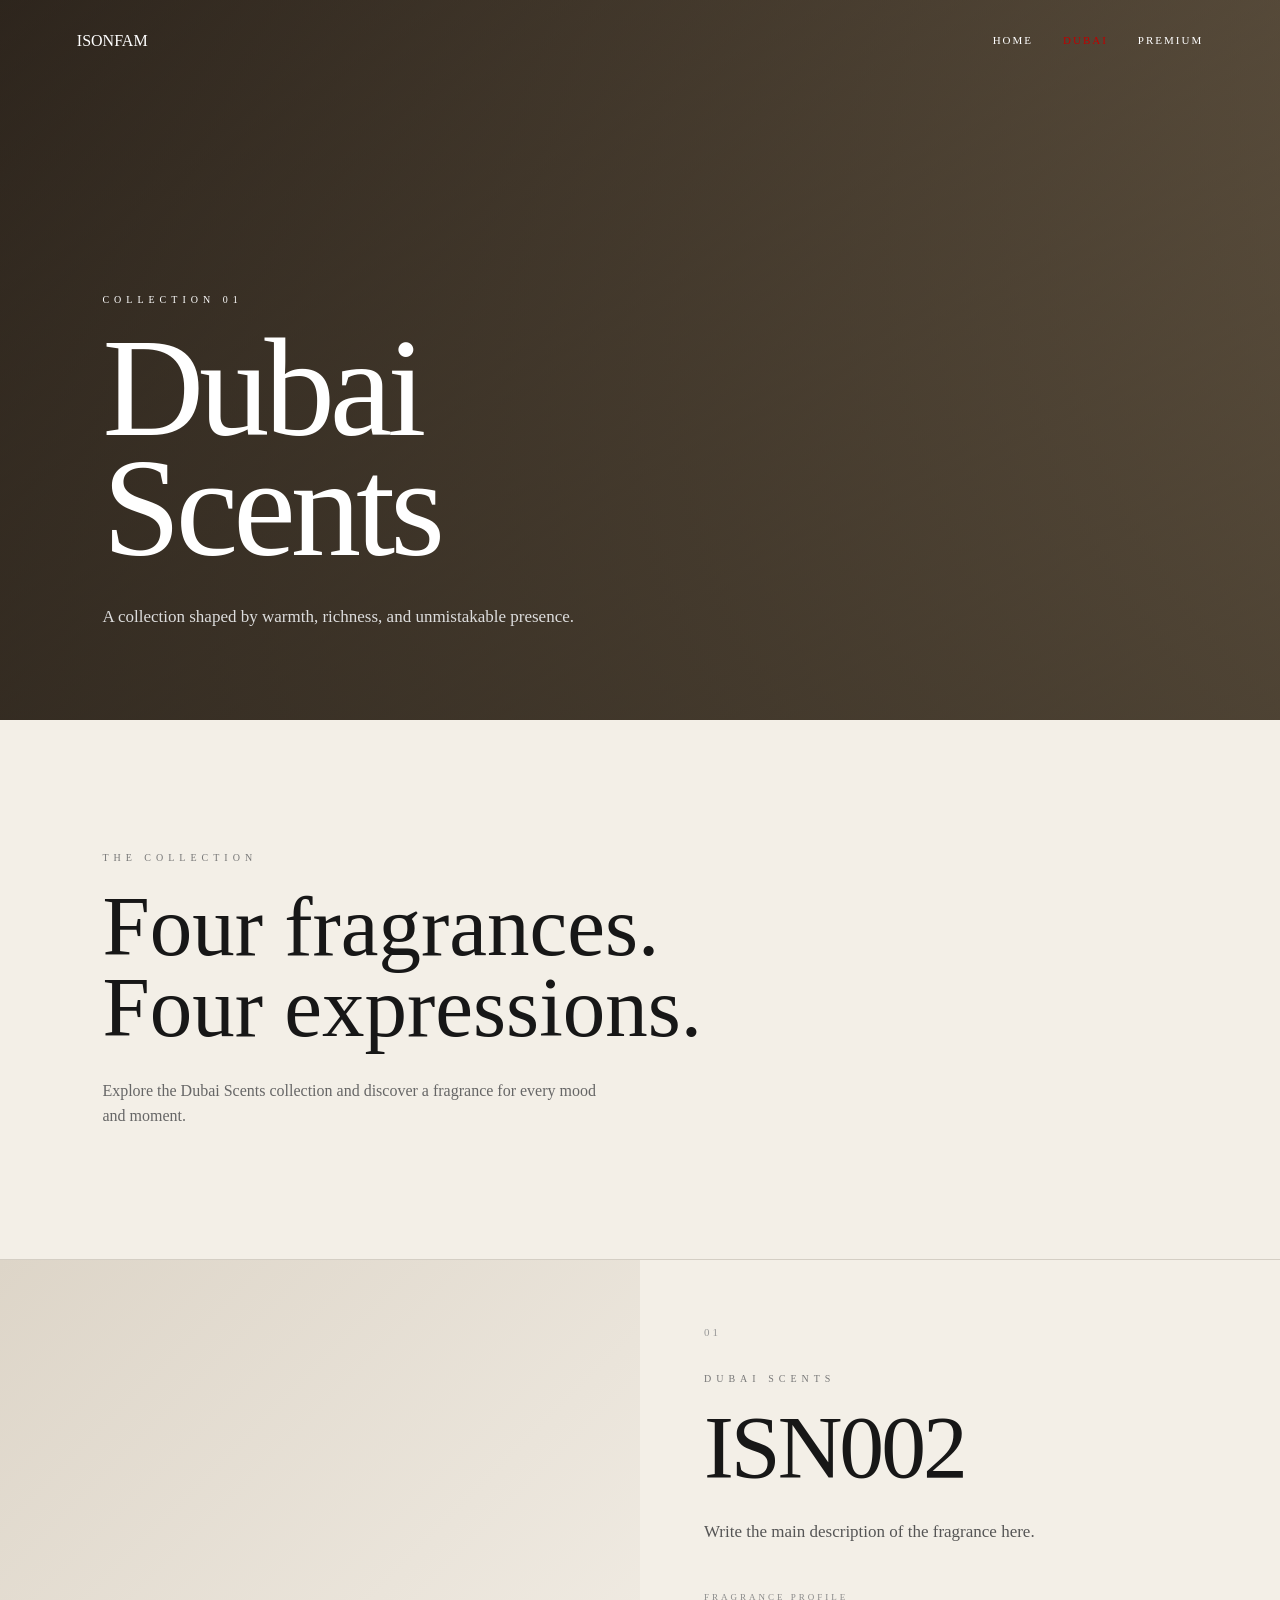
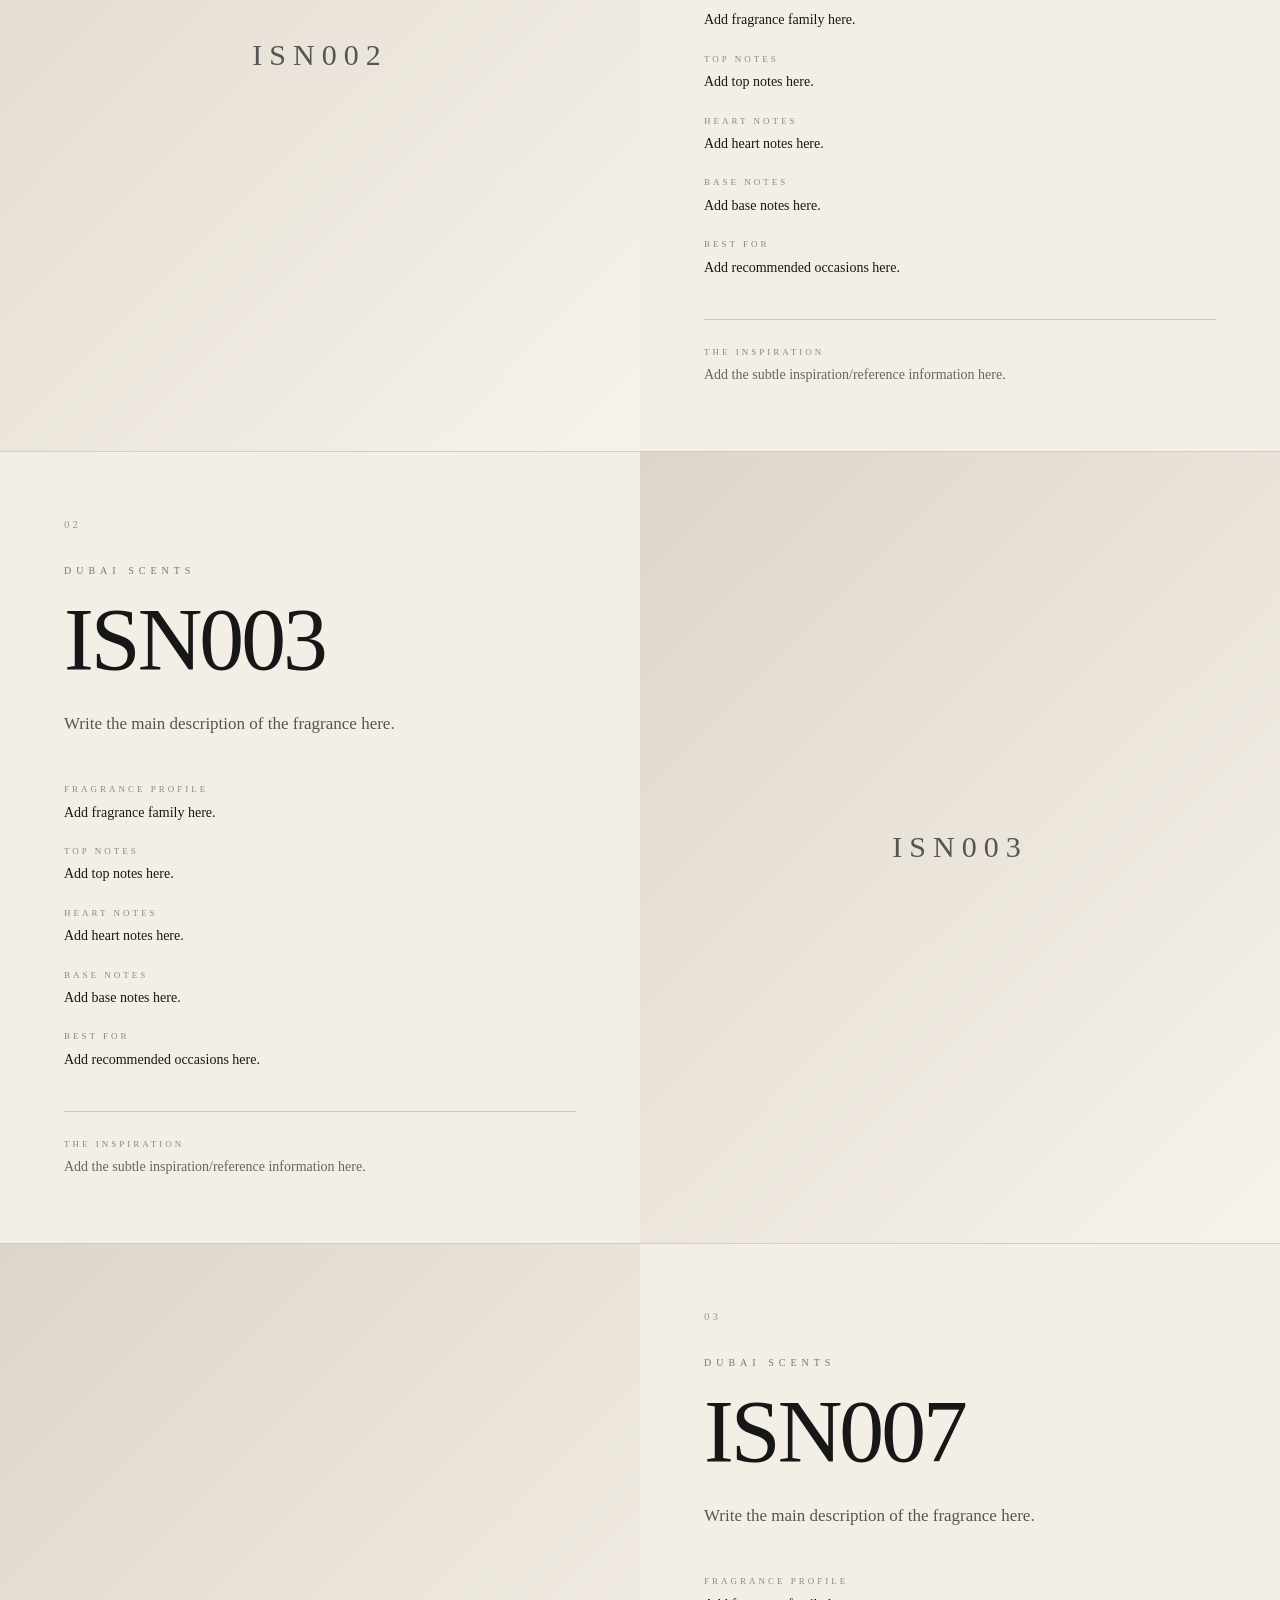
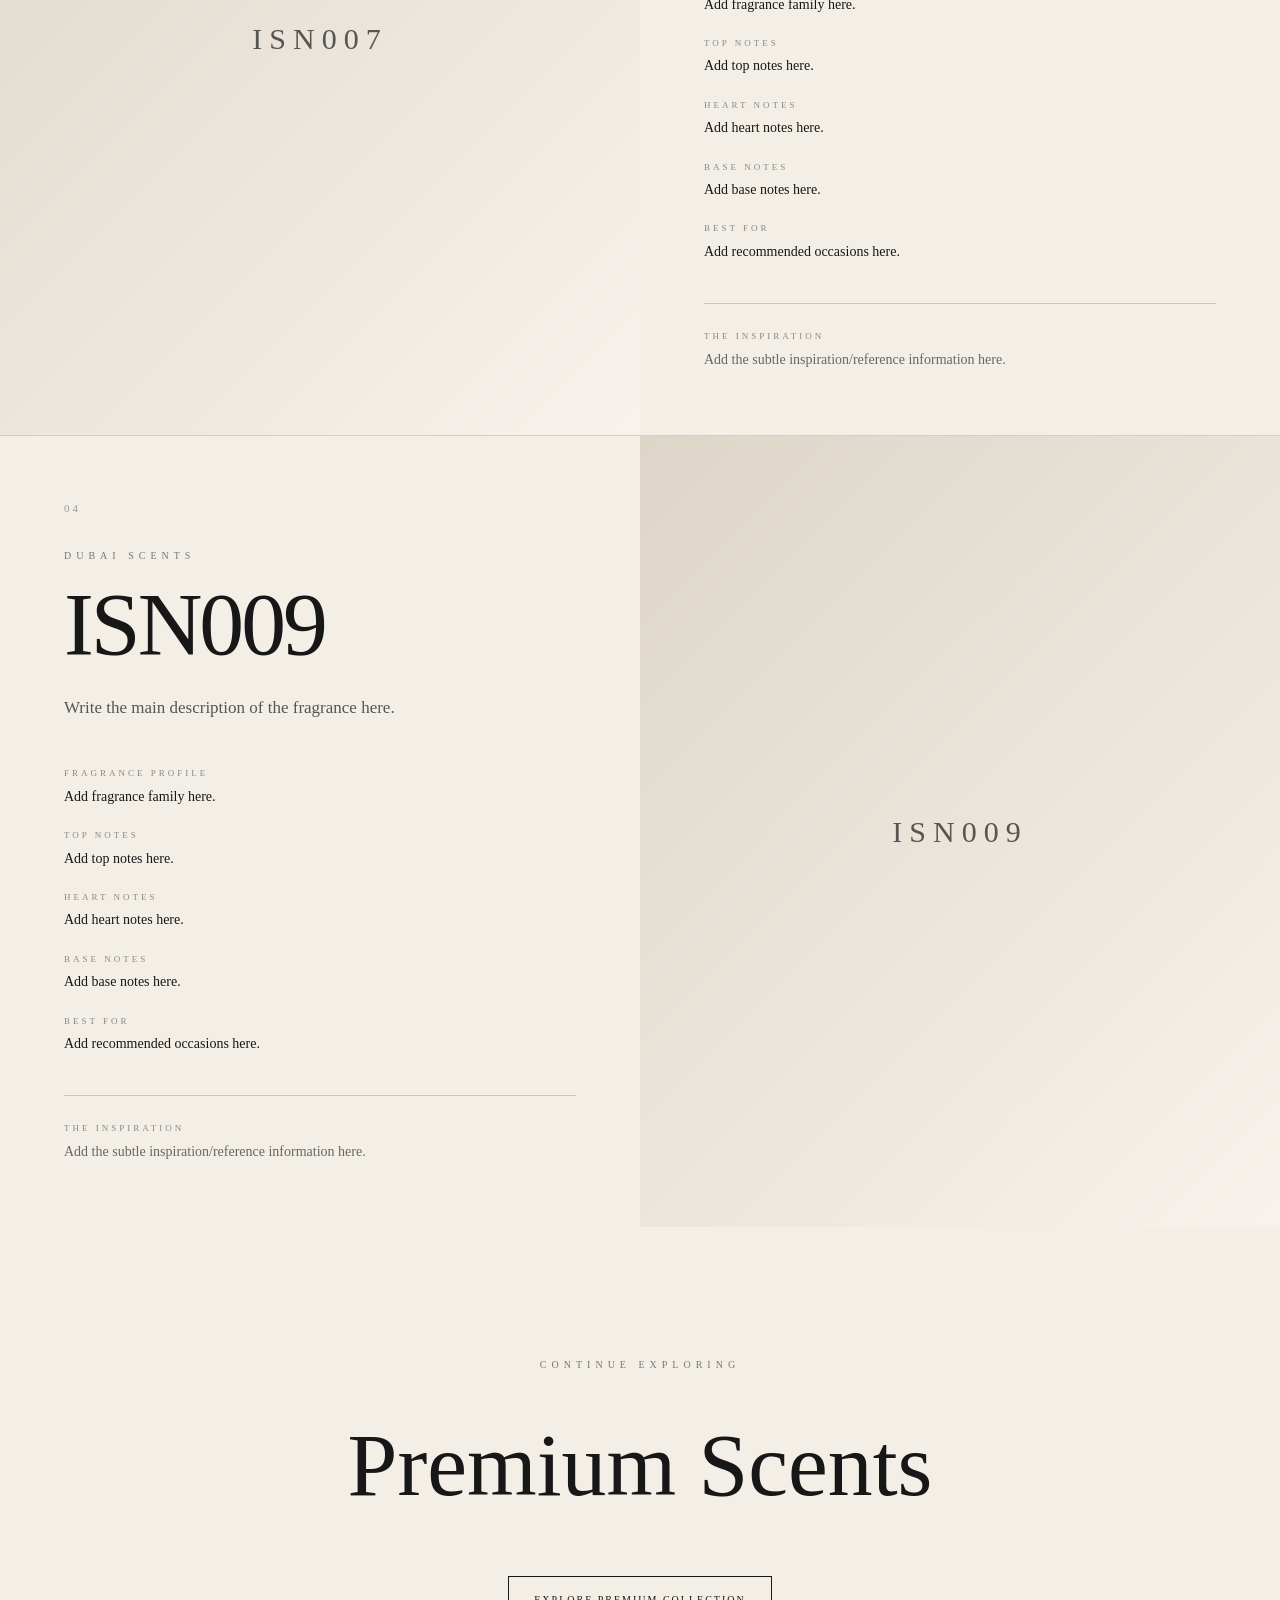
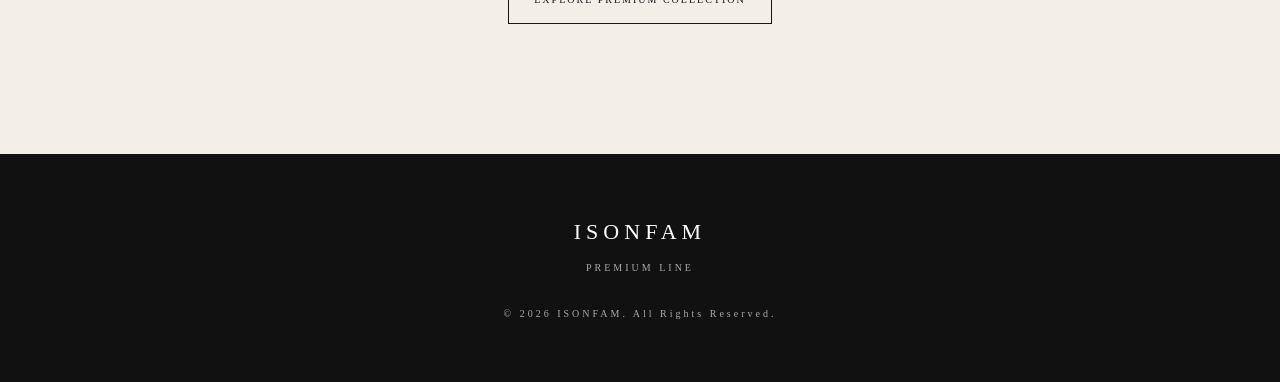
==== dubai.html @ eca02f9d "Update dubai.html" ====
<!DOCTYPE html>
<html lang="en">

<head>

    <meta charset="UTF-8">

    <meta name="viewport"
          content="width=device-width, initial-scale=1.0">

    <meta name="description"
          content="Explore the ISONFAM Dubai Collection.">

    <title>Dubai Scents | ISONFAM</title>

    <link rel="stylesheet" href="style.css">

</head>


<body data-collection="dubai">


<!-- NAVIGATION -->

<header class="navbar inner-navbar">

    <a href="index.html" class="logo dark-logo">
        ISONFAM
    </a>

<nav>

    <a href="index.html">
        Home
    </a>

    <a href="dubai.html" class="active">
        Dubai
    </a>

    <a href="premium.html">
        Premium
    </a>

</nav>

</header>



<!-- COLLECTION HERO -->

<section class="collection-hero dubai-hero">

    <div>

        <p class="eyebrow">
            COLLECTION 01
        </p>

        <h1>
            Dubai<br>
            Scents
        </h1>

        <p>

            A collection shaped by warmth,
            richness, and unmistakable presence.

        </p>

    </div>

</section>



<!-- COLLECTION INTRO -->

<section class="collection-intro">

    <p class="eyebrow dark">
        THE COLLECTION
    </p>

    <h2>
        Four fragrances.<br>
        Four expressions.
    </h2>

    <p>

        Explore the Dubai Scents collection
        and discover a fragrance for every
        mood and moment.

    </p>

</section>



<!-- SCENTS WILL BE AUTOMATICALLY
     INSERTED HERE BY JAVASCRIPT -->

<main id="scent-container"></main>



<!-- OTHER COLLECTION -->

<section class="next-collection">

    <p class="eyebrow dark">
        CONTINUE EXPLORING
    </p>

    <h2>
        Premium Scents
    </h2>

    <a href="premium.html"
       class="button button-dark">

        EXPLORE PREMIUM COLLECTION

    </a>

</section>



<footer>

    <div class="footer-logo">
        ISONFAM
    </div>

    <p>
        PREMIUM LINE
    </p>

    <p class="copyright">
        © 2026 ISONFAM. All Rights Reserved.
    </p>

</footer>


<script src="script.js"></script>

</body>
</html>
---- style.css ----
/* ==========================================
   ISONFAM PREMIUM SCENTS
========================================== */


/* RESET */

* {
    margin: 0;
    padding: 0;
    box-sizing: border-box;
}


html {
    scroll-behavior: smooth;
}


body {

    font-family:
        Times New Roman,
        Montserrat,
        sans-serif;

    background: #f3efe7;

    color: #171717;

    line-height: 1.6;

}


/* ==========================================
   NAVIGATION
========================================== */

.navbar {

    position: absolute;

    top: 0;
    left: 0;

    width: 100%;

    padding: 28px 6%;

    display: flex;

    justify-content: space-between;

    align-items: center;

    z-index: 100;

}


.logo {
    display: flex;
    align-items: center;
    gap: 10px;

    color: #ffffff;
    text-decoration: none;
}

.logo img {
    width: 32px;
    height: 32px;

    object-fit: contain;
    display: block;
}

.logo span {
    font-size: 20px;
    font-weight: 700;
    letter-spacing: 4px;
}


.navbar nav {

    display: flex;

    gap: 30px;

}


.navbar nav a {
    color: #ffffff;

    text-decoration: none;

    font-size: 11px;

    letter-spacing: 2px;

    text-transform: uppercase;

    transition:
        color 0.3s ease,
        opacity 0.3s ease;
}

.navbar nav a:hover {
    color: #bf0000;
    opacity: 1;
}


.navbar nav a:hover {

    opacity: .5;

}

.navbar nav a.active {
    color: #bf0000;
}


.dark-logo {

    color: #ffffff;

}


.dark-link {

    color: #ffffff;

}


/* ==========================================
   GENERAL
========================================== */

.eyebrow {

    font-size: 10px;

    letter-spacing: 5px;

    text-transform: uppercase;

    margin-bottom: 20px;

}


.eyebrow.dark {

    color: #777;

}


.button {

    display: inline-block;

    padding: 15px 25px;

    text-decoration: none;

    font-size: 10px;

    letter-spacing: 2px;

    transition: all .3s ease;

}


.button-light {

    border: 1px solid #ffffff;

    color: #ffffff;

}


.button-light:hover {

    background: #ffffff;

    color: #171717;

}


.button-outline {

    border: 1px solid rgba(255,255,255,.5);

    color: #ffffff;

}


.button-outline:hover {

    background: rgba(255,255,255,.1);

}


.button-dark {

    border: 1px solid #171717;

    color: #171717;

}


.button-dark:hover {

    background: #171717;

    color: #ffffff;

}


/* ==========================================
   HOMEPAGE HERO
========================================== */

.hero {

    min-height: 100vh;

    display: flex;

    align-items: center;

    padding: 120px 8%;

    color: #ffffff;

    background:

        linear-gradient(
            rgba(15,15,15,.65),
            rgba(15,15,15,.65)
        ),

        linear-gradient(
            135deg,
            #24211d,
            #827968
        );

}


.hero-content {

    max-width: 700px;

}


.hero h1 {

    font-size:
        clamp(60px, 10vw, 130px);

    line-height: .88;

    font-weight: 400;

    letter-spacing: -4px;

    margin-bottom: 35px;

}


.hero-description {

    max-width: 450px;

    font-size: 16px;

    color: #dddddd;

    margin-bottom: 35px;

}


.hero-buttons {

    display: flex;

    gap: 12px;

    flex-wrap: wrap;

}


/* ==========================================
   HOMEPAGE INTRO
========================================== */

.home-intro {

    padding: 140px 8%;

    max-width: 900px;

}


.home-intro h2 {

    font-size:
        clamp(45px, 7vw, 85px);

    font-weight: 400;

    line-height: .95;

    margin-bottom: 30px;

}


.home-intro > p:last-child {

    max-width: 550px;

    color: #666;

}


/* ==========================================
   COLLECTION PREVIEW
========================================== */

.collection-preview {

    display: grid;

    grid-template-columns: 1fr 1fr;

    min-height: 650px;

}


.collection-preview.reverse {

    direction: rtl;

}


.collection-preview.reverse
.preview-content {

    direction: ltr;

}


.preview-image {

    display: flex;

    align-items: center;

    justify-content: center;

    background:
        linear-gradient(
            135deg,
            #d8d0c3,
            #f3eee5
        );

}


.preview-image span {

    font-size: 30px;

    letter-spacing: 10px;

    color: #555;

}


.preview-content {

    padding: 12%;

    display: flex;

    flex-direction: column;

    justify-content: center;

}


.preview-content h2 {

    font-size:
        clamp(45px, 6vw, 75px);

    font-weight: 400;

    line-height: 1;

    margin-bottom: 25px;

}


.preview-content > p:not(.eyebrow) {

    max-width: 450px;

    color: #666;

    margin-bottom: 30px;

}


.text-link {

    color: #171717;

    text-decoration: none;

    font-size: 11px;

    letter-spacing: 2px;

}


.text-link span {

    margin-left: 10px;

}


/* ==========================================
   BRAND STATEMENT
========================================== */

.brand-statement {

    background: #171717;

    color: #ffffff;

    padding: 150px 8%;

}


.brand-statement h2 {

    max-width: 850px;

    font-size:
        clamp(50px, 8vw, 100px);

    line-height: .9;

    font-weight: 400;

    margin-bottom: 30px;

}


.brand-statement p:last-child {

    color: #aaa;

    font-size: 17px;

}


/* ==========================================
   COLLECTION HERO
========================================== */

.collection-hero {

    min-height: 80vh;

    display: flex;

    align-items: flex-end;

    padding: 120px 8% 90px;

    color: #ffffff;

}


.dubai-hero {

    background:
        linear-gradient(
            rgba(25,20,15,.45),
            rgba(25,20,15,.65)
        ),
        linear-gradient(
            135deg,
            #3e3328,
            #b09a78
        );

}


.premium-hero {

    background:
        linear-gradient(
            rgba(15,15,15,.5),
            rgba(15,15,15,.7)
        ),
        linear-gradient(
            135deg,
            #161616,
            #766f63
        );

}


.collection-hero h1 {

    font-size:
        clamp(65px, 11vw, 150px);

    line-height: .85;

    font-weight: 400;

    letter-spacing: -5px;

    margin-bottom: 35px;

}


.collection-hero p:last-child {

    max-width: 500px;

    font-size: 17px;

    color: #ddd;

}


/* ==========================================
   COLLECTION INTRO
========================================== */

.collection-intro {

    padding: 130px 8%;

    max-width: 900px;

}


.collection-intro h2 {

    font-size:
        clamp(45px, 7vw, 85px);

    line-height: .95;

    font-weight: 400;

    margin-bottom: 30px;

}


.collection-intro > p:last-child {

    max-width: 500px;

    color: #666;

}


/* ==========================================
   SCENT SECTIONS
========================================== */

.scent-section {

    display: grid;

    grid-template-columns: 1fr 1fr;

    min-height: 750px;

    border-top: 1px solid #d4cec4;

}


.scent-section:nth-child(even) {

    direction: rtl;

}


.scent-section:nth-child(even)
.scent-details {

    direction: ltr;

}


.scent-image {

    min-height: 650px;

    position: relative;

    overflow: hidden;

    display: flex;

    align-items: center;

    justify-content: center;

    background:
        linear-gradient(
            135deg,
            #ddd5c8,
            #f7f3ec
        );

}


.scent-image img {

    width: 100%;

    height: 100%;

    object-fit: cover;

    position: absolute;

    inset: 0;

}


.image-placeholder {

    font-size: 30px;

    letter-spacing: 7px;

    color: #555;

}


.scent-details {

    padding: 10%;

    display: flex;

    flex-direction: column;

    justify-content: center;

}


.scent-number {

    font-size: 11px;

    letter-spacing: 3px;

    color: #999;

    margin-bottom: 30px;

}


.scent-details h2 {

    font-size:
        clamp(55px, 7vw, 95px);

    line-height: .9;

    font-weight: 400;

    letter-spacing: -3px;

    margin-bottom: 30px;

}


.scent-description {

    max-width: 550px;

    font-size: 17px;

    color: #555;

    margin-bottom: 45px;

}


.scent-info {

    display: grid;

    gap: 20px;

    max-width: 550px;

}


.scent-info span,
.inspiration span {

    display: block;

    font-size: 9px;

    letter-spacing: 3px;

    color: #888;

    margin-bottom: 5px;

}


.scent-info p {

    font-size: 14px;

}


.inspiration {

    border-top: 1px solid #ccc5ba;

    margin-top: 40px;

    padding-top: 25px;

    max-width: 550px;

}


.inspiration p {

    font-size: 14px;

    color: #666;

}


/* ==========================================
   NEXT COLLECTION
========================================== */

.next-collection {

    padding: 130px 8%;

    text-align: center;

}


.next-collection h2 {

    font-size:
        clamp(50px, 7vw, 90px);

    font-weight: 400;

    margin-bottom: 40px;

}


/* ==========================================
   FOOTER
========================================== */

footer {

    background: #111;

    color: #ffffff;

    padding: 60px 7%;

    text-align: center;

}


.footer-logo {

    font-size: 22px;

    letter-spacing: 5px;

    margin-bottom: 10px;

}


footer > p {

    font-size: 10px;

    letter-spacing: 3px;

    color: #aaa;

}


.copyright {

    margin-top: 30px;

}


/* ==========================================
   TABLET
========================================== */

@media (max-width: 900px) {

    .collection-preview,
    .scent-section {

        grid-template-columns: 1fr;

    }


    .collection-preview.reverse {

        direction: ltr;

    }


    .scent-section:nth-child(even) {

        direction: ltr;

    }


    .scent-image {

        min-height: 550px;

    }

}


/* ==========================================
   MOBILE
========================================== */

@media (max-width: 600px) {

    .navbar {

        padding: 22px 5%;

    }


    .navbar nav {

        gap: 12px;

    }


    .navbar nav a {

        font-size: 8px;

        letter-spacing: 1px;

    }


    .logo img {
       width: 27px;
       height: 27px;
   }

   .logo span {
       font-size: 15px;
       letter-spacing: 3px;
   }


    .hero {

        padding: 110px 7% 80px;

    }


    .hero h1 {

        letter-spacing: -2px;

    }


    .hero-buttons {

        flex-direction: column;

        align-items: flex-start;

    }


    .home-intro,
    .collection-intro {

        padding: 90px 7%;

    }


    .collection-preview {

        min-height: auto;

    }


    .preview-image {

        min-height: 400px;

    }


    .preview-content {

        padding: 80px 7%;

    }


    .brand-statement {

        padding: 100px 7%;

    }


    .collection-hero {

        min-height: 75vh;

        padding: 110px 7% 70px;

    }


    .collection-hero h1 {

        letter-spacing: -3px;

    }


    .scent-image {

        min-height: 500px;

    }


    .scent-details {

        padding: 75px 7%;

    }


    .scent-details h2 {

        letter-spacing: -2px;

    }


    .next-collection {

        padding: 100px 7%;

    }

}
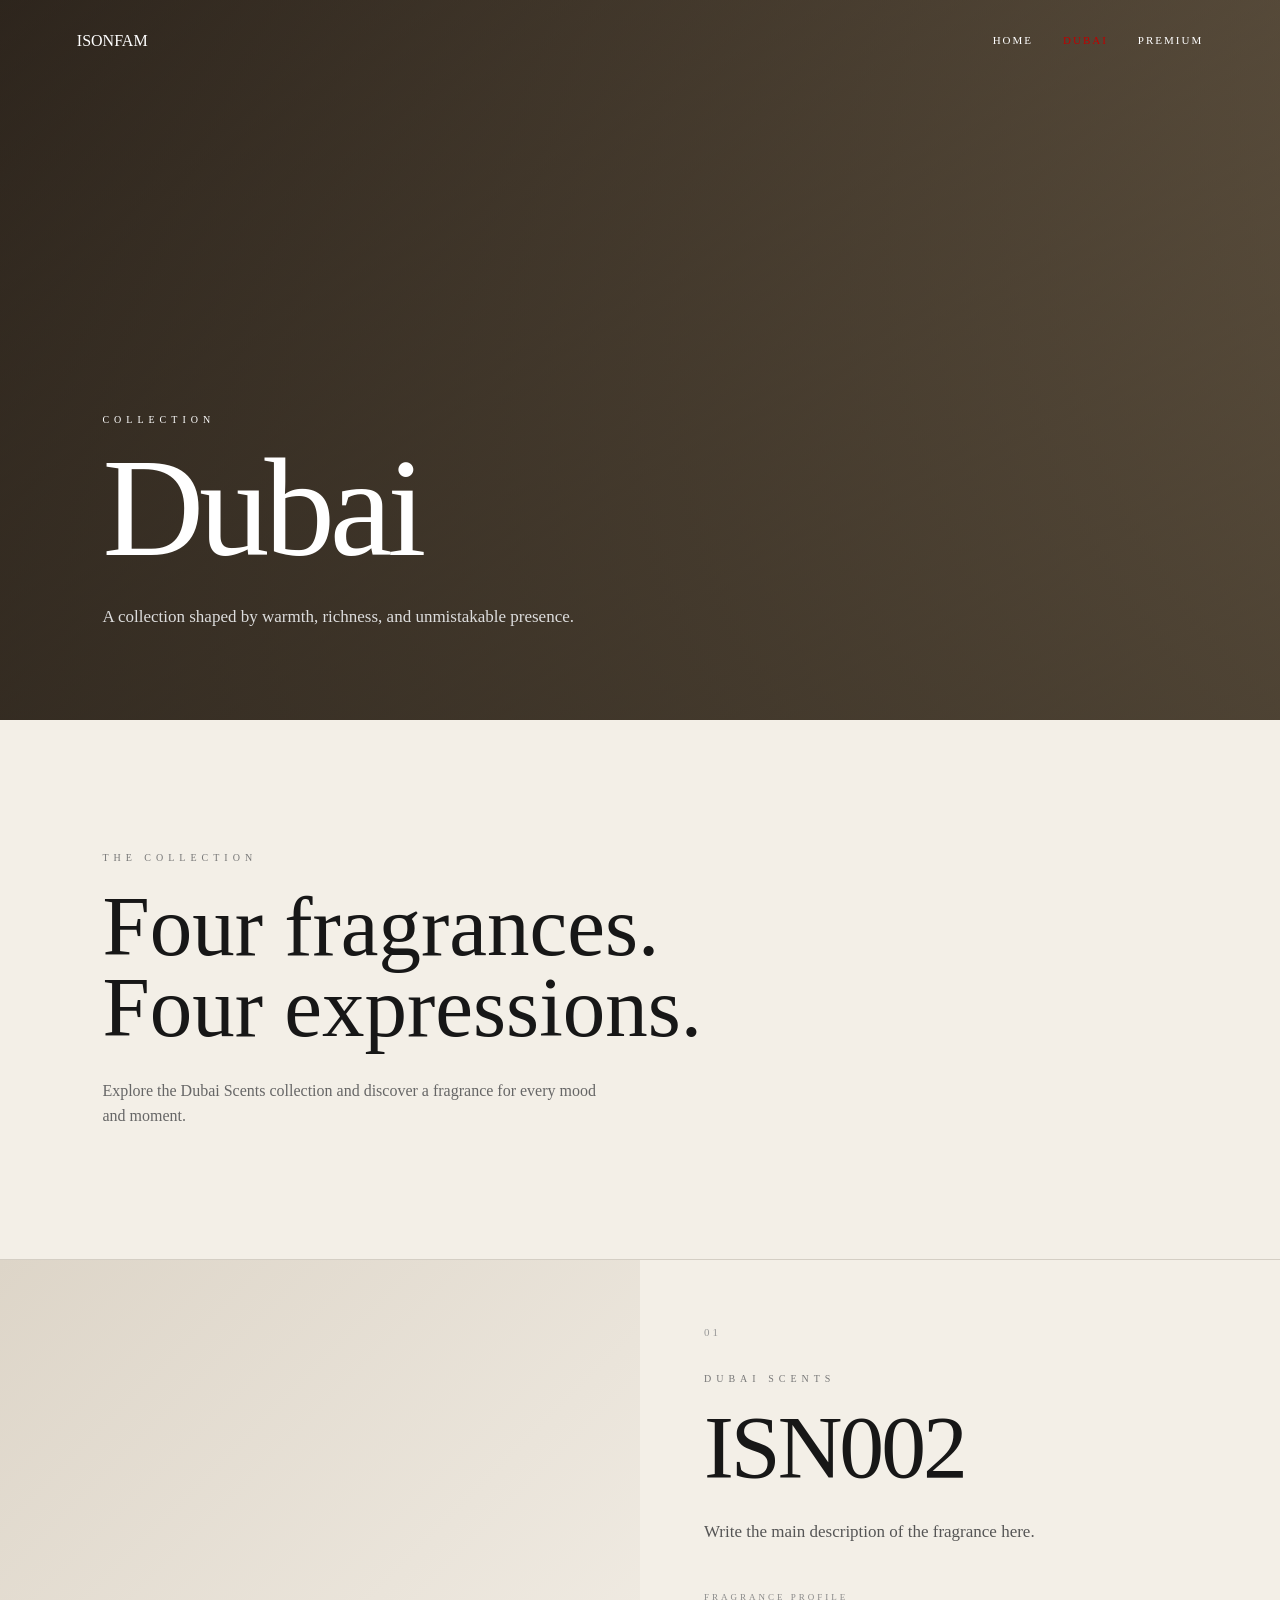
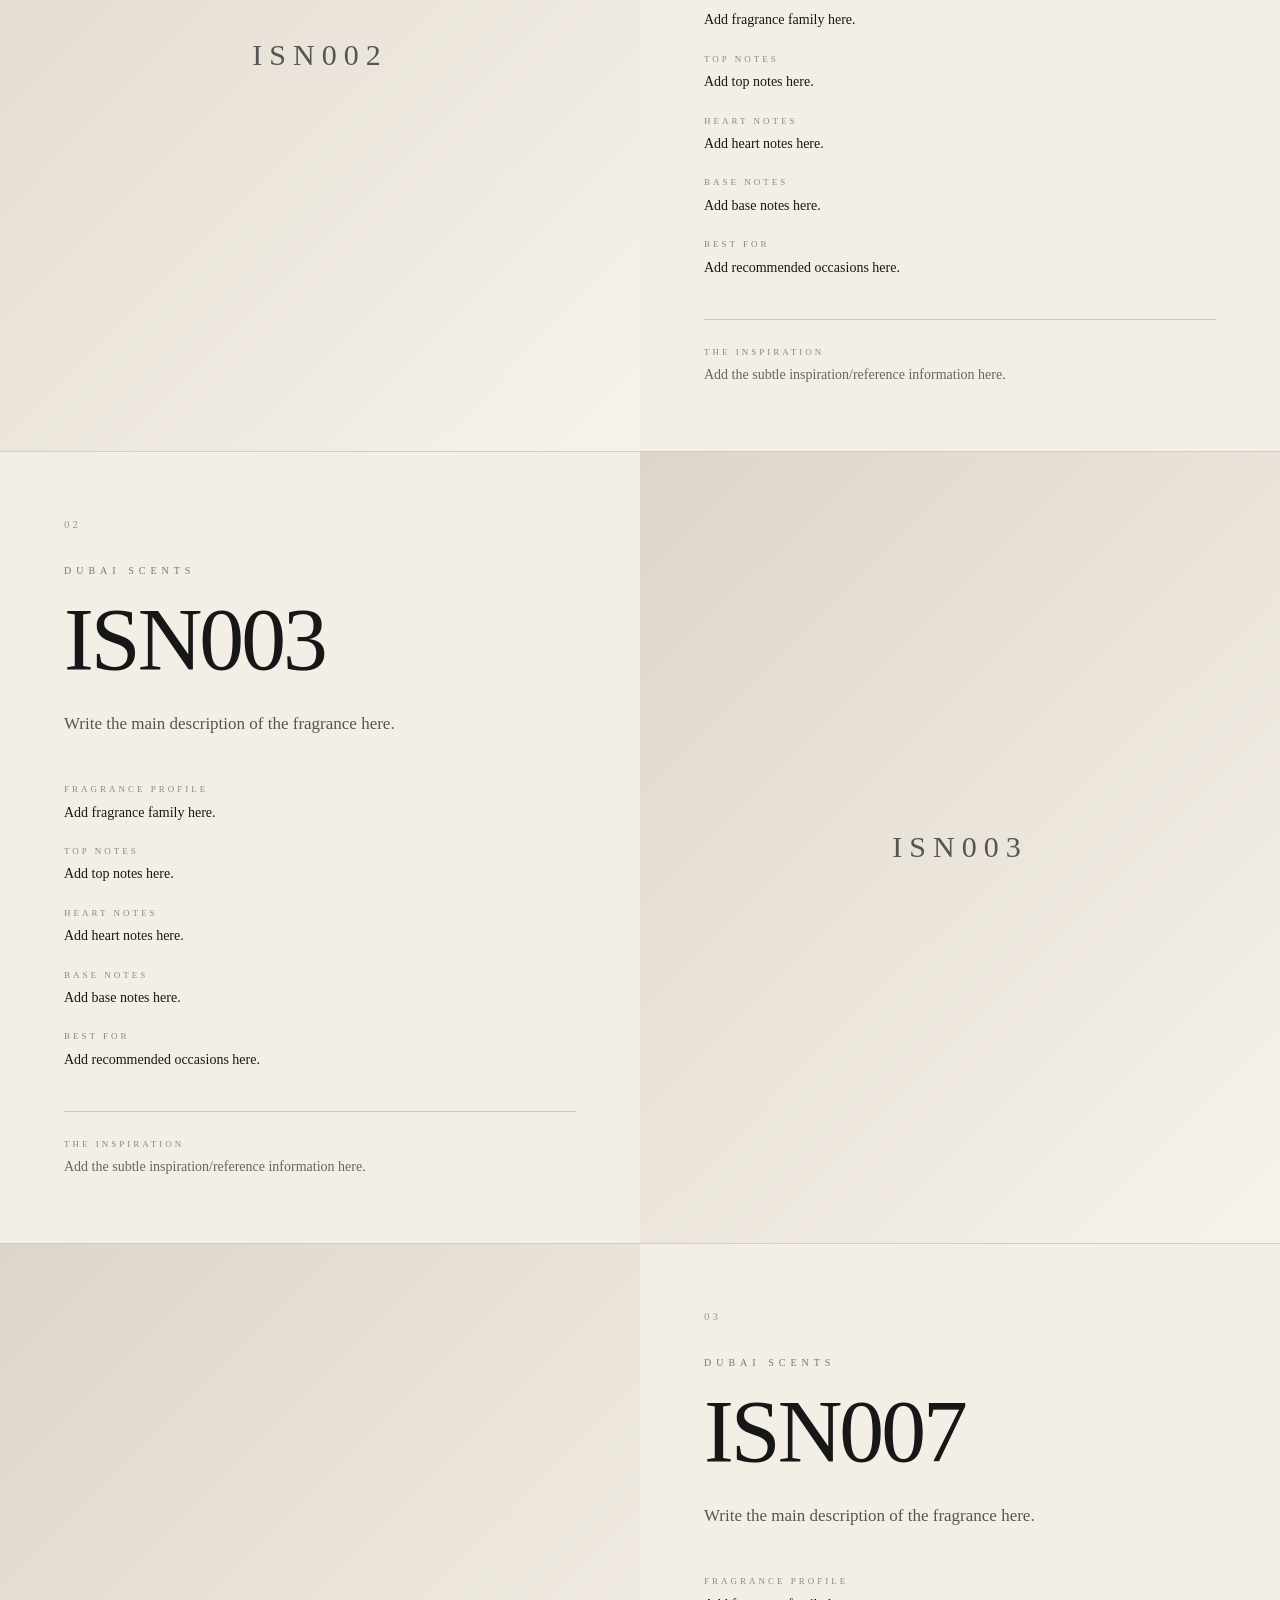
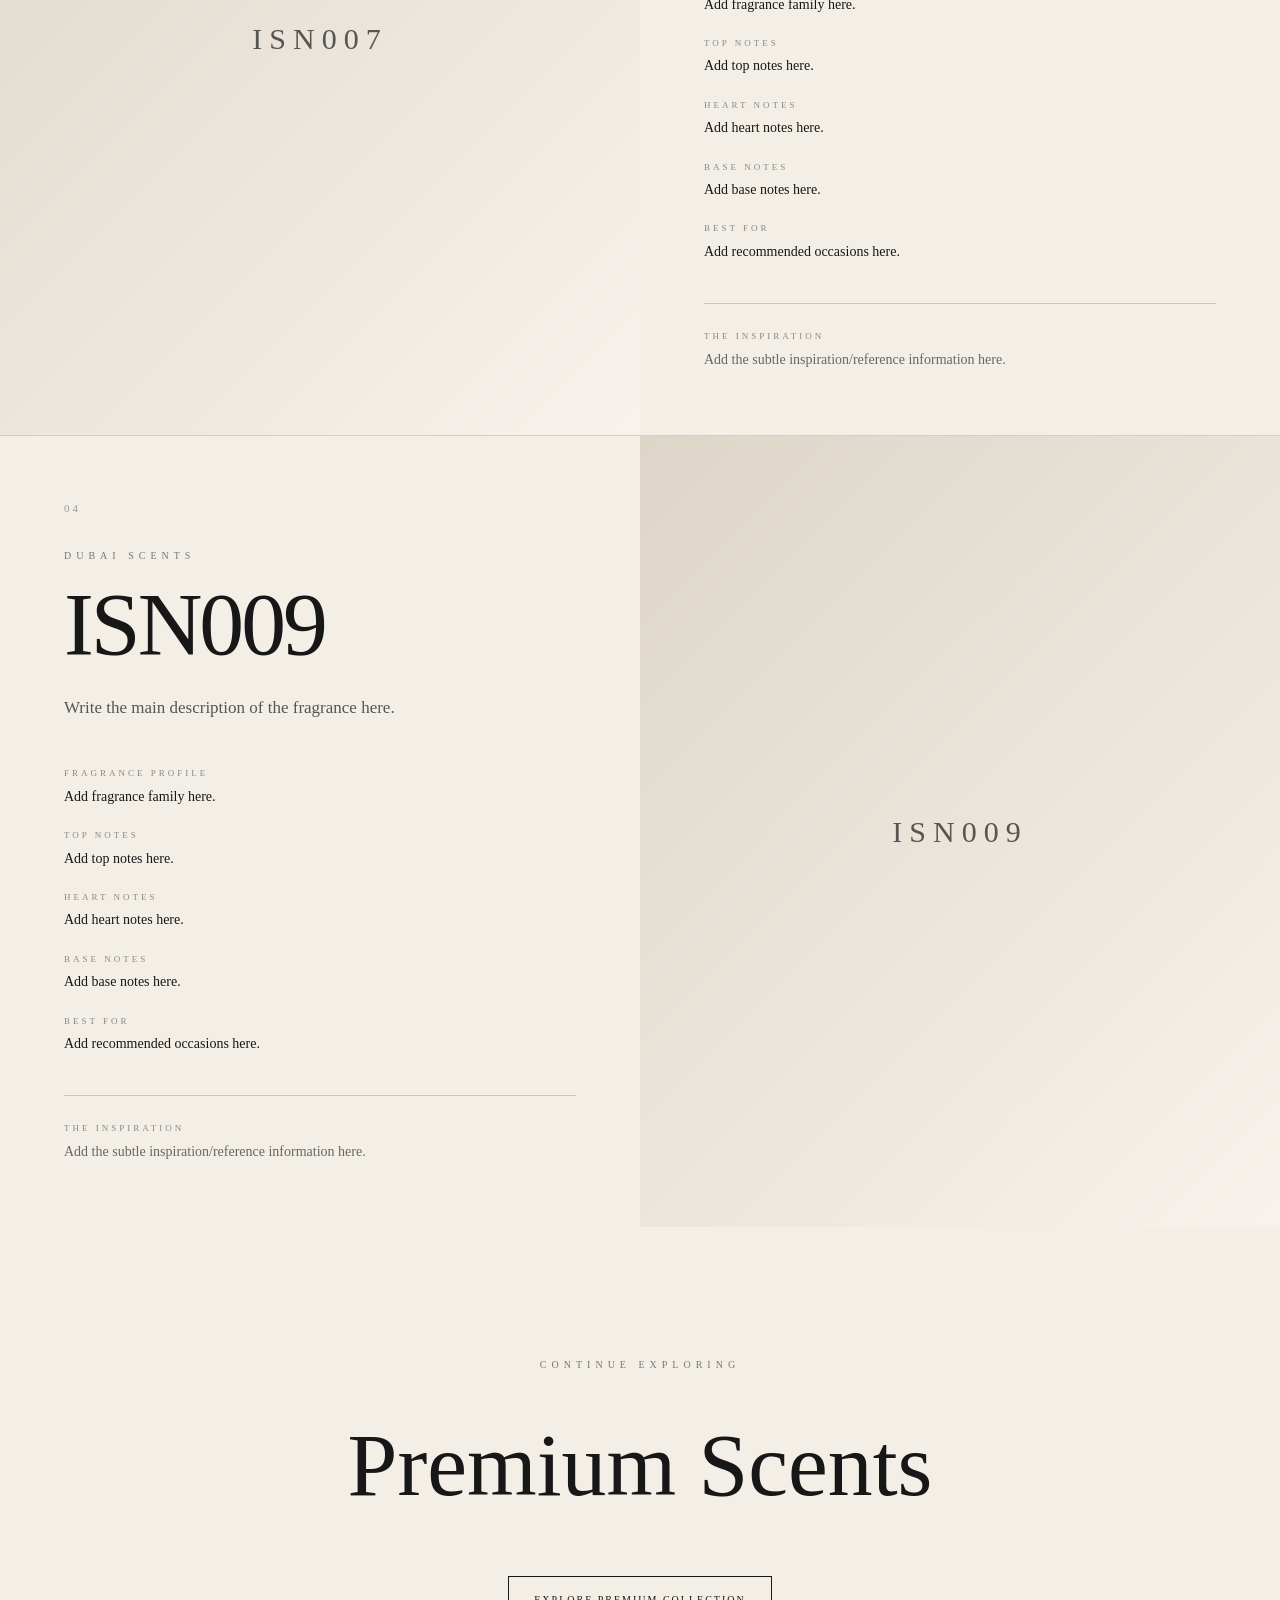
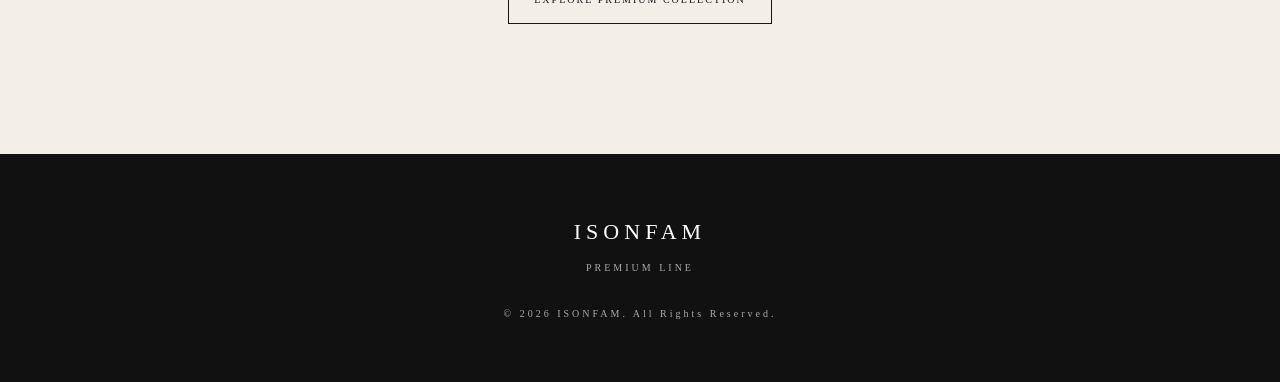
==== commit 27e49cbd: "Update dubai.html" ====
--- a/dubai.html
+++ b/dubai.html
@@ -56,12 +56,11 @@
     <div>
 
         <p class="eyebrow">
-            COLLECTION 01
+            COLLECTION
         </p>
 
         <h1>
             Dubai<br>
-            Scents
         </h1>
 
         <p>
--- a/style.css
+++ b/style.css
@@ -77,9 +77,13 @@
 }
 
 .logo span {
+    color: #ffffff;
+
     font-size: 20px;
     font-weight: 700;
     letter-spacing: 4px;
+
+    text-decoration: none;
 }
 
 
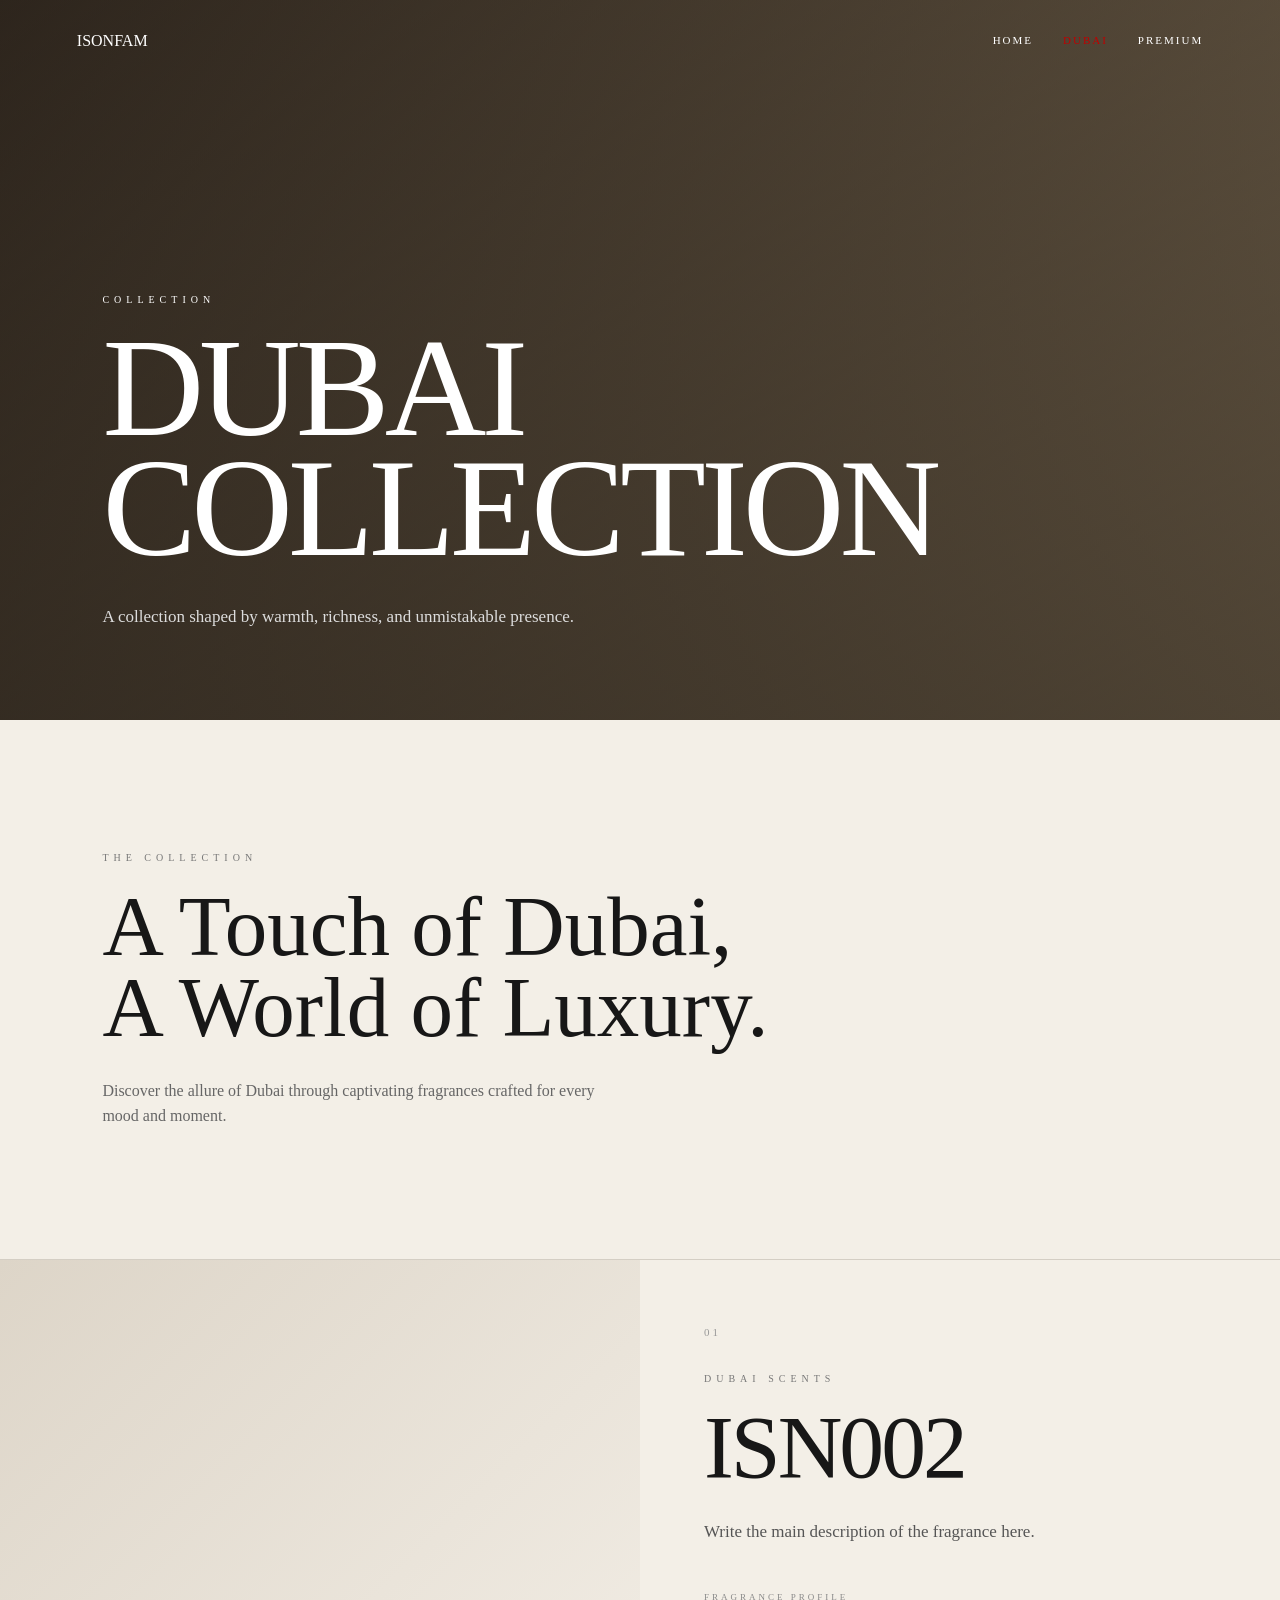
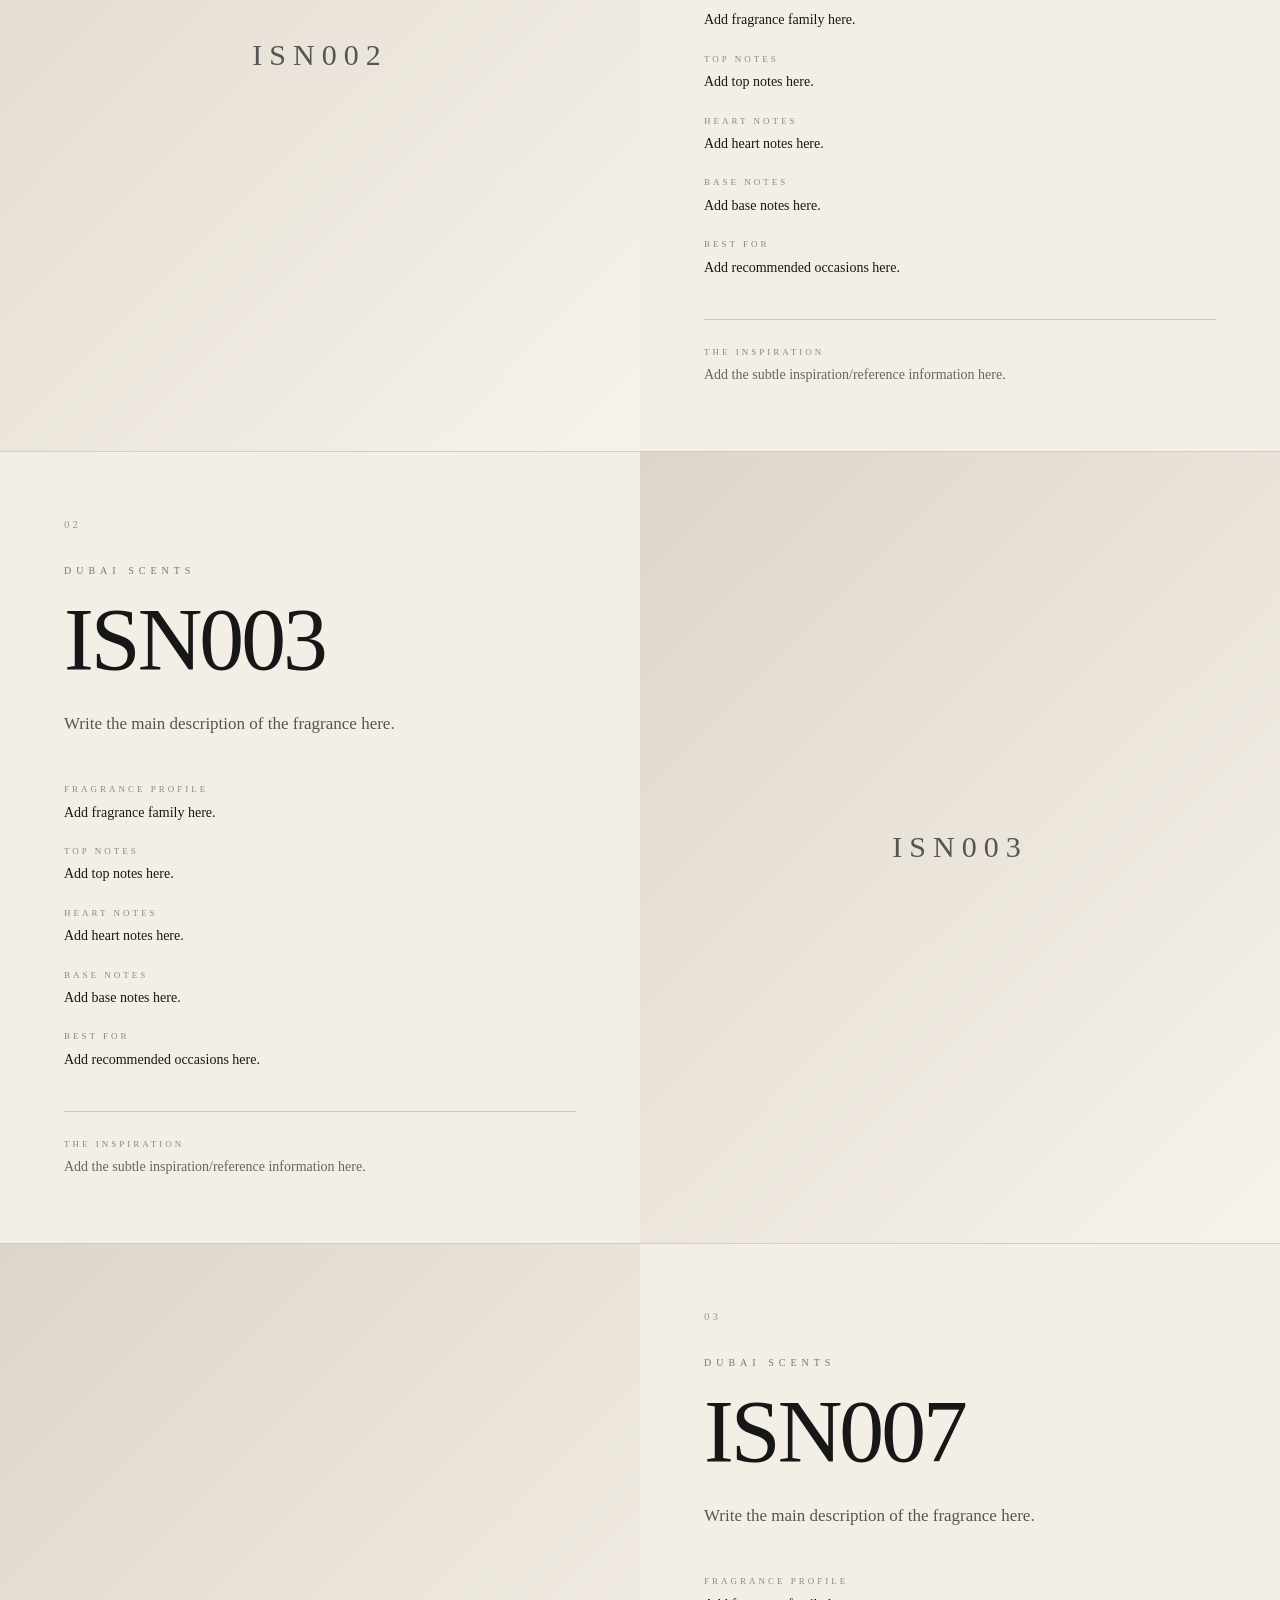
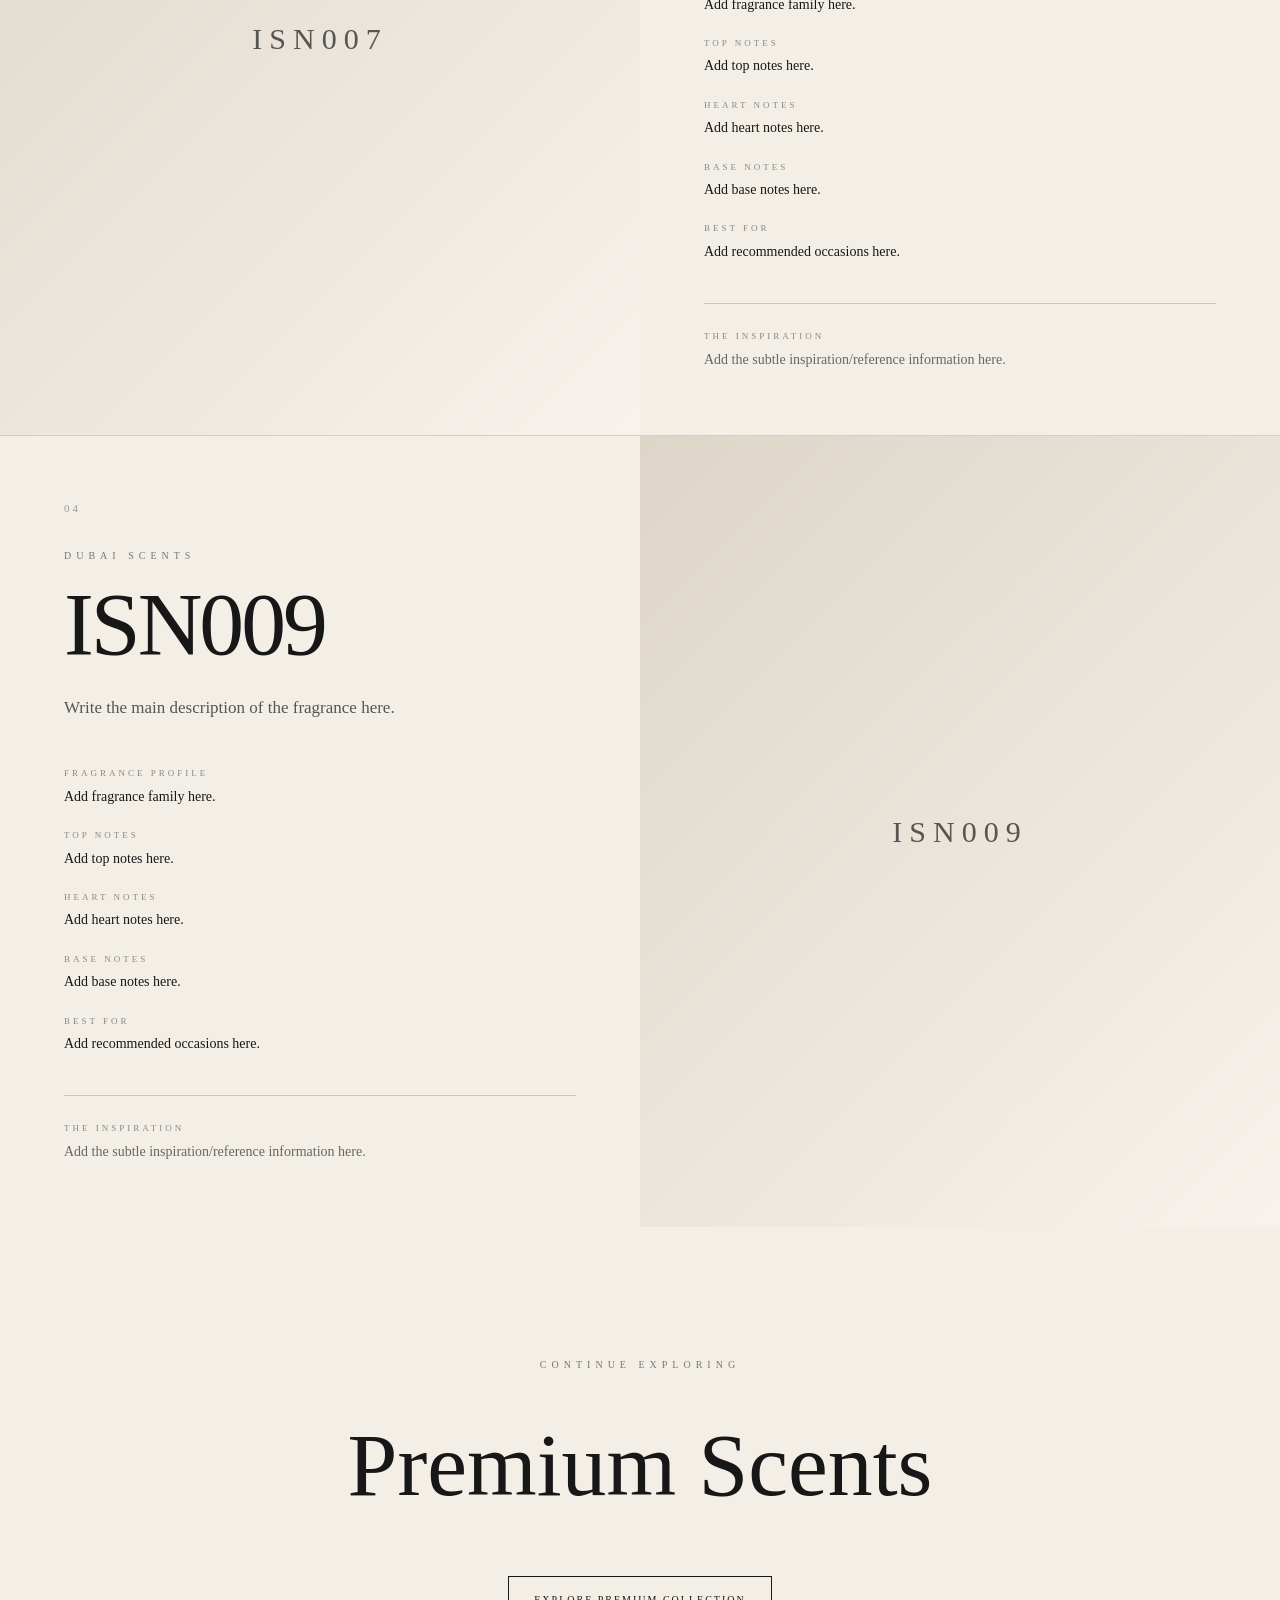
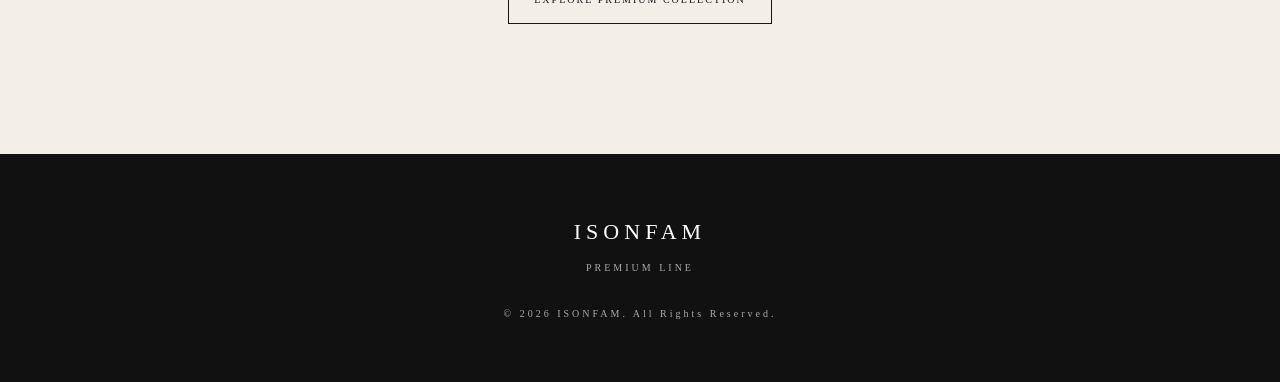
==== commit f6c616d2: "Update dubai.html" ====
--- a/dubai.html
+++ b/dubai.html
@@ -60,7 +60,8 @@
         </p>
 
         <h1>
-            Dubai<br>
+            DUBAI<br>
+            COLLECTION
         </h1>
 
         <p>
@@ -85,15 +86,15 @@
     </p>
 
     <h2>
-        Four fragrances.<br>
-        Four expressions.
+        A Touch of Dubai,<br>
+        A World of Luxury.
     </h2>
 
     <p>
 
-        Explore the Dubai Scents collection
-        and discover a fragrance for every
-        mood and moment.
+        Discover the allure of Dubai 
+        through captivating fragrances 
+        crafted for every mood and moment.
 
     </p>
 
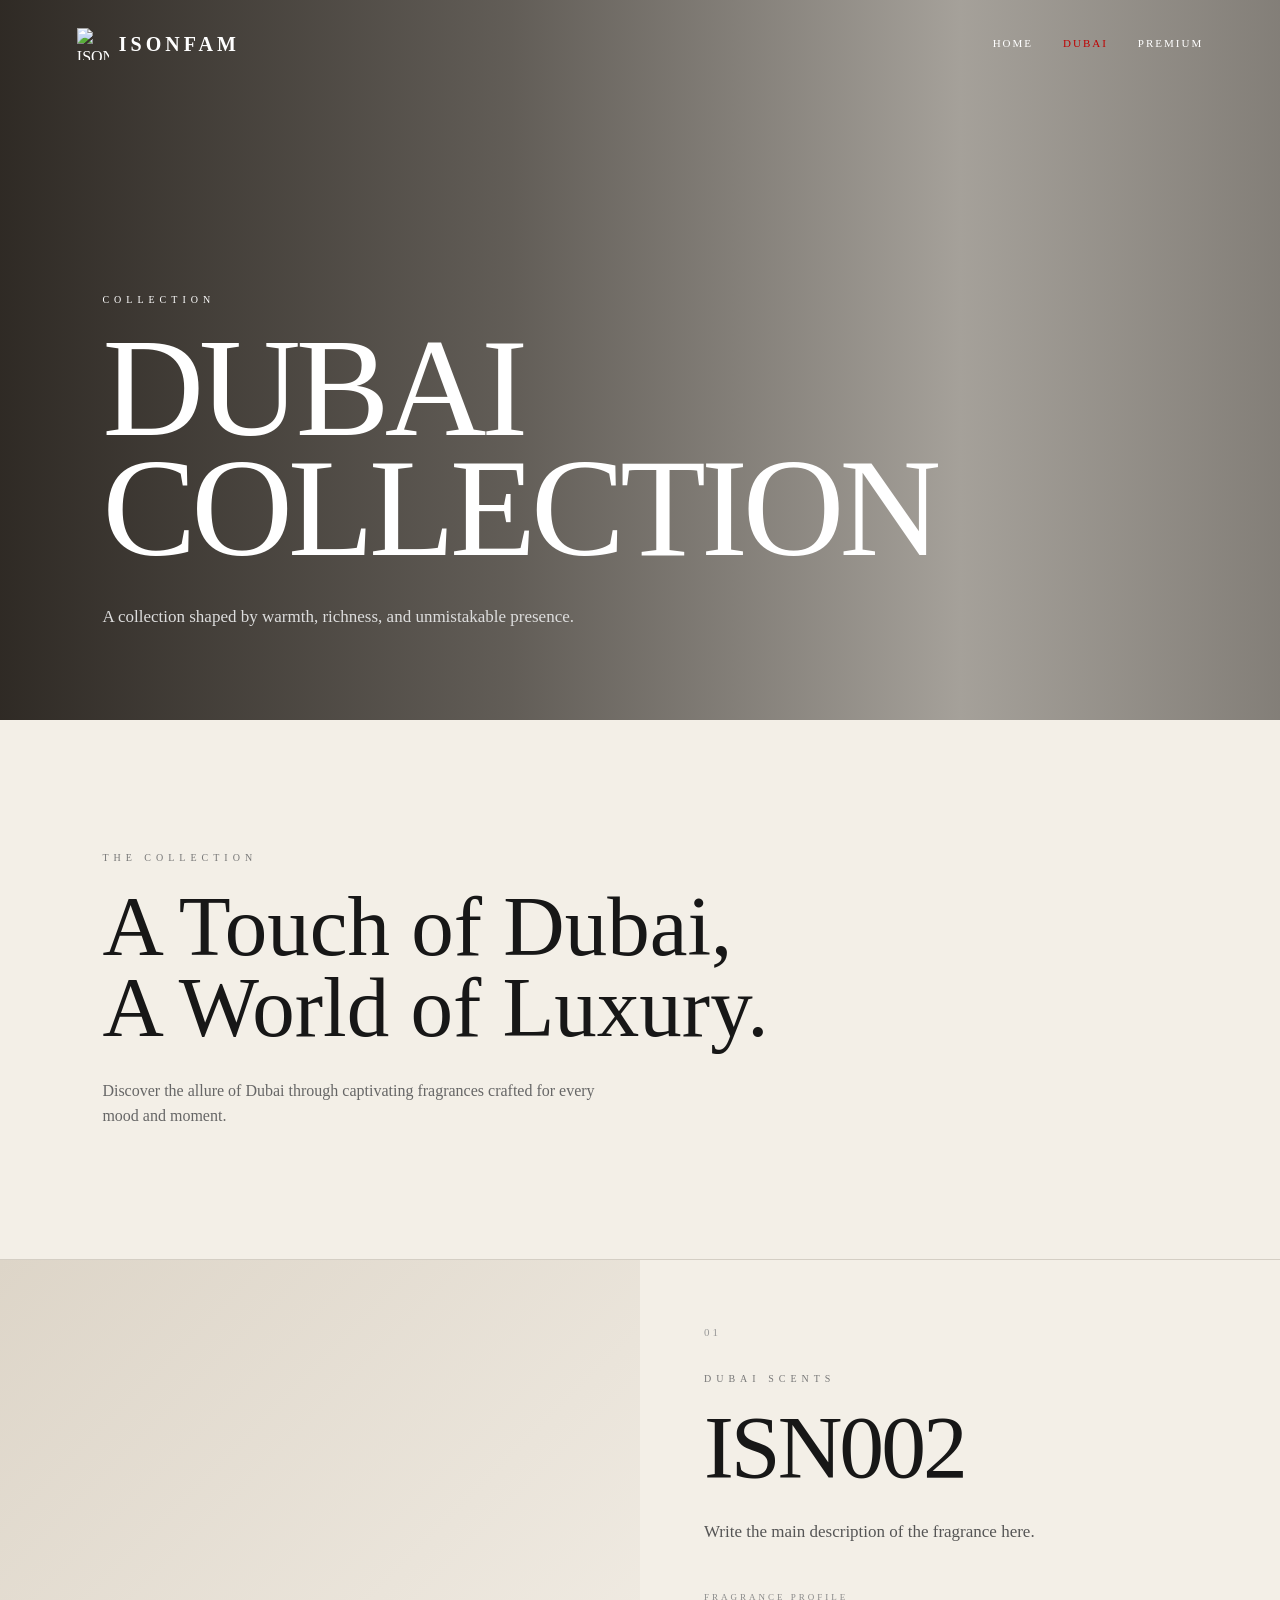
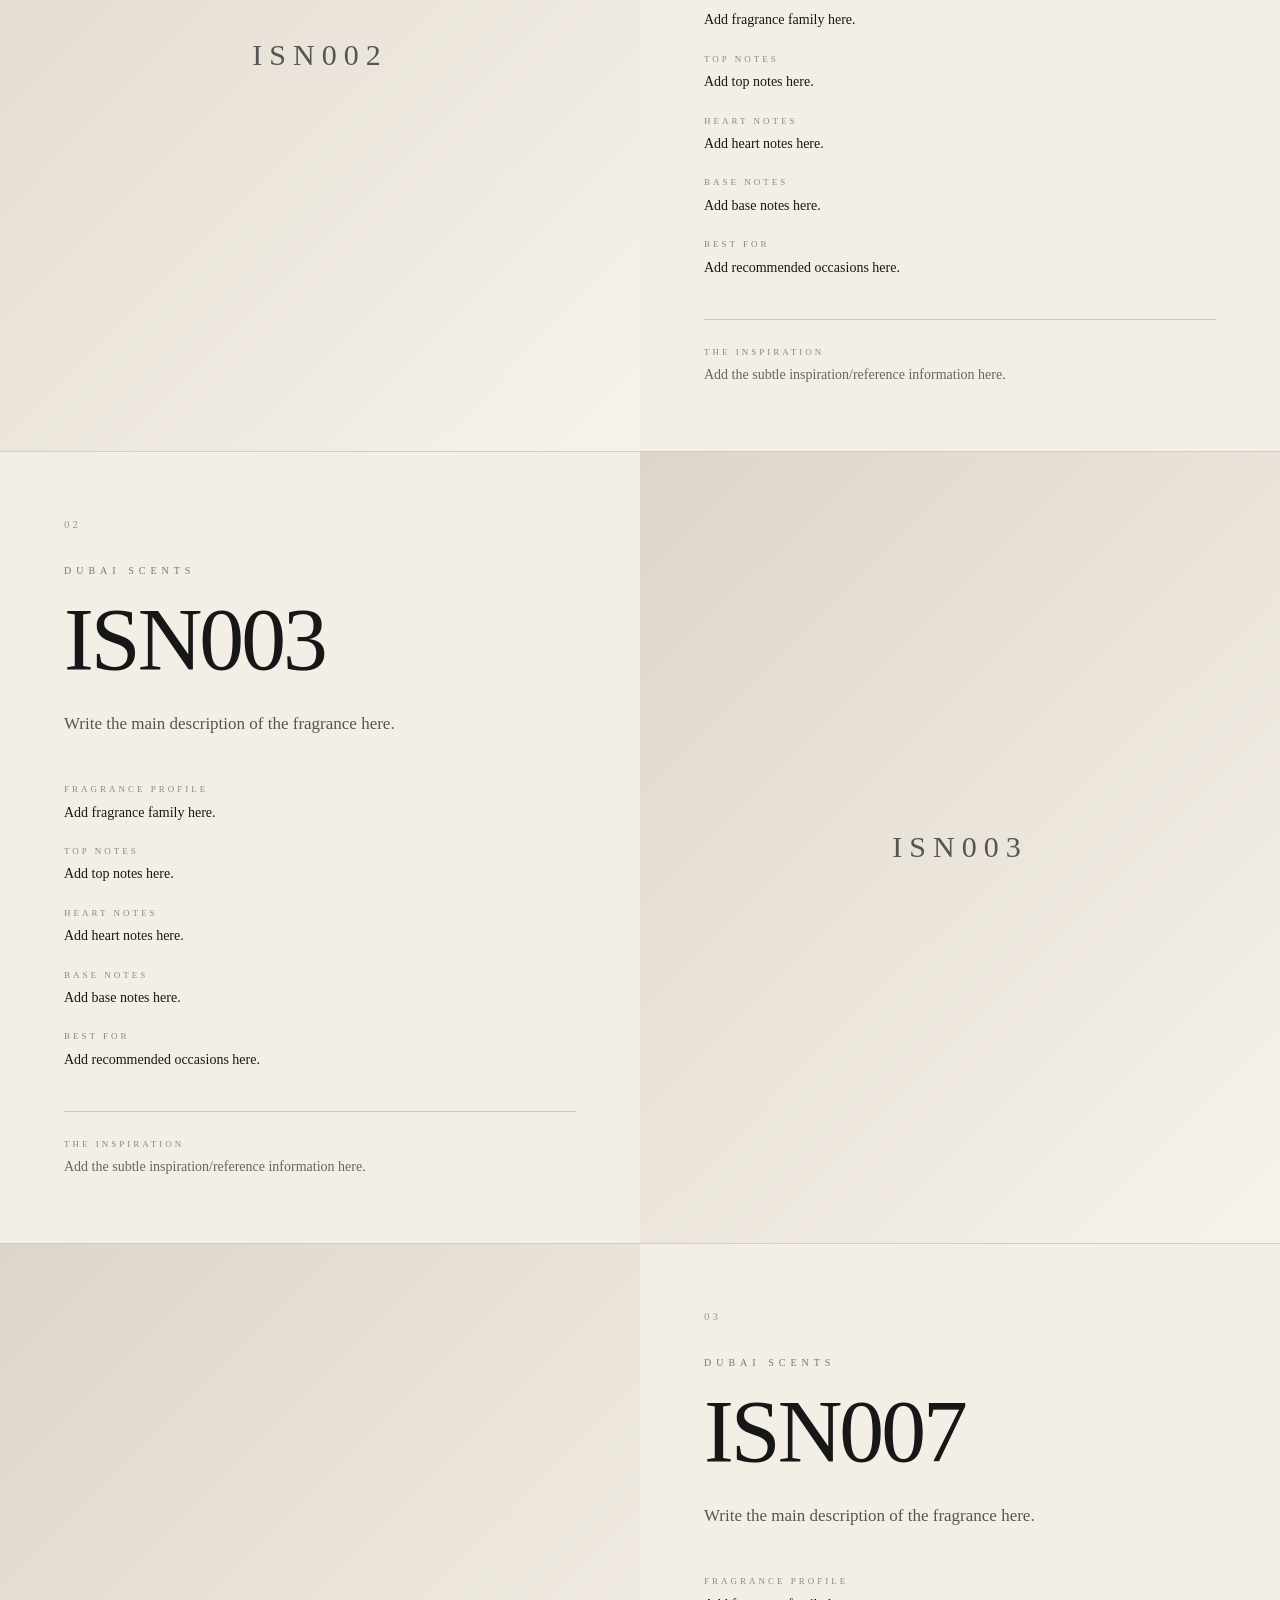
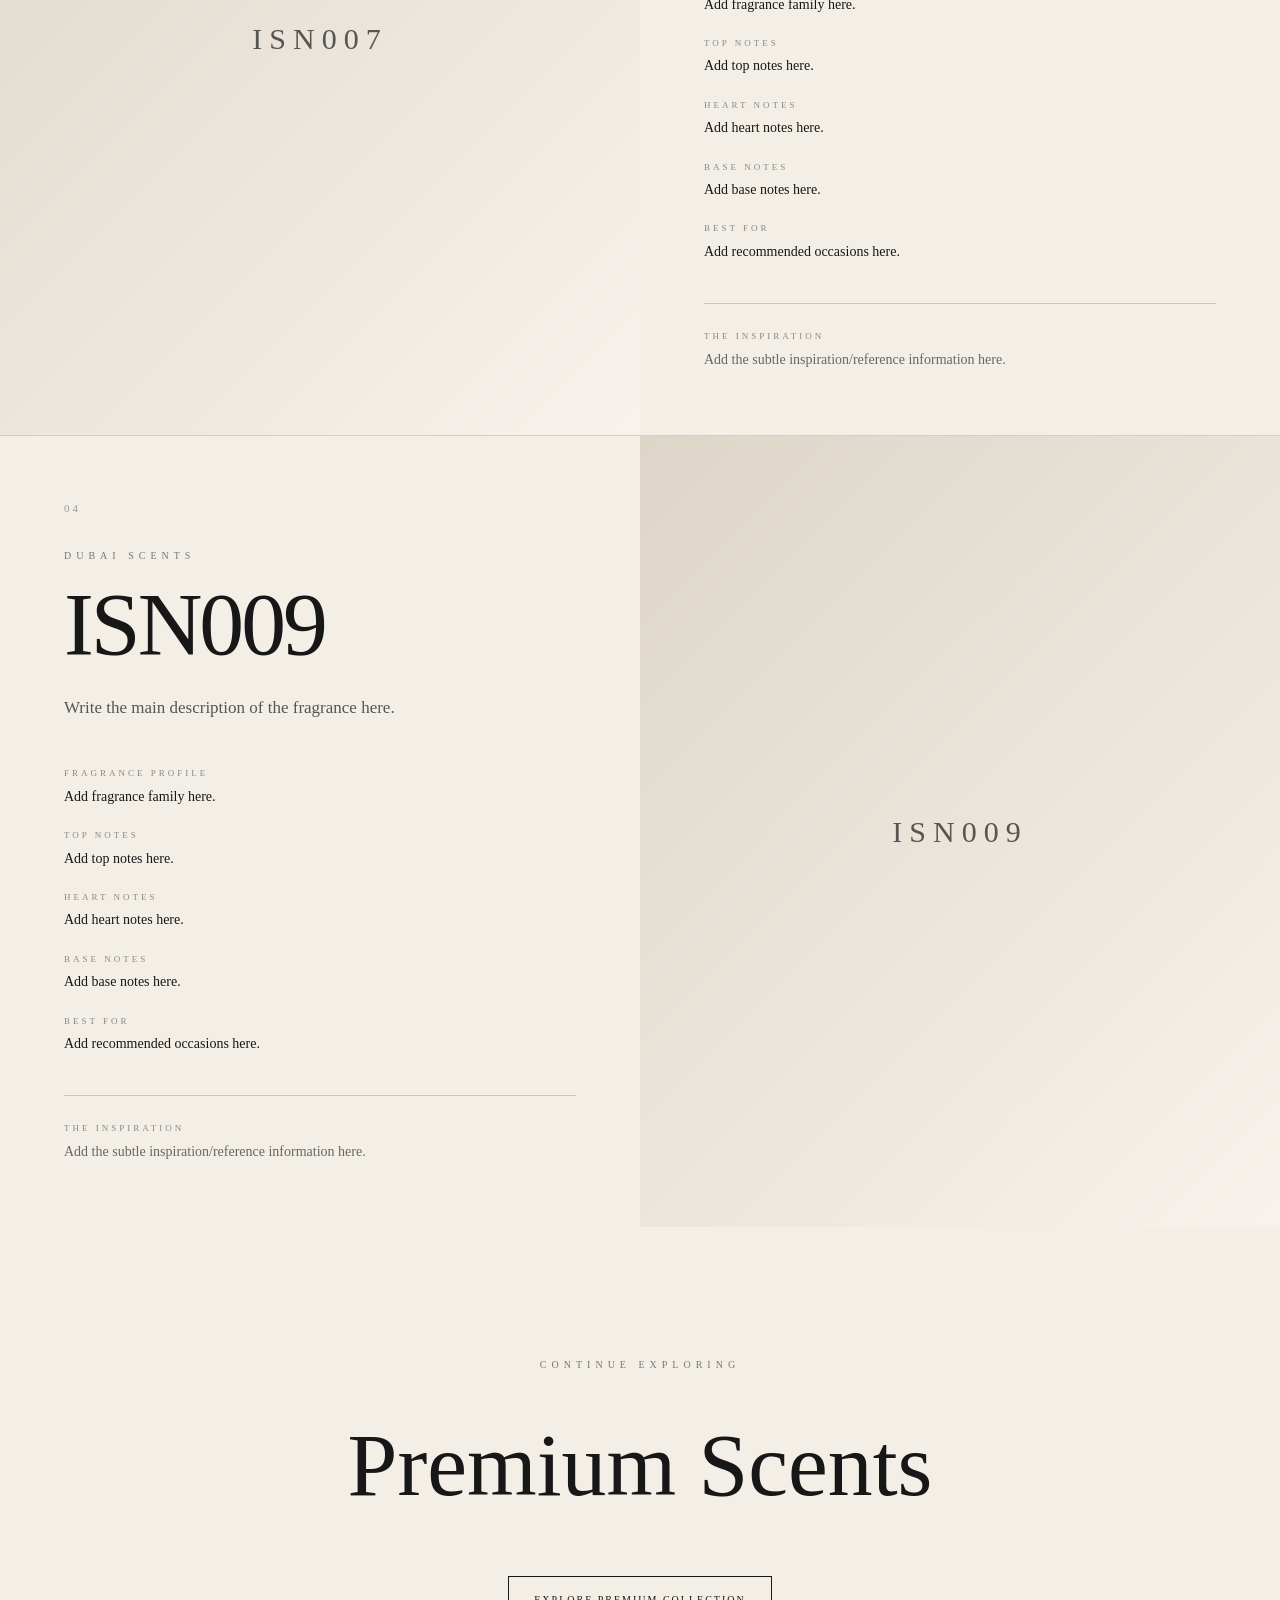
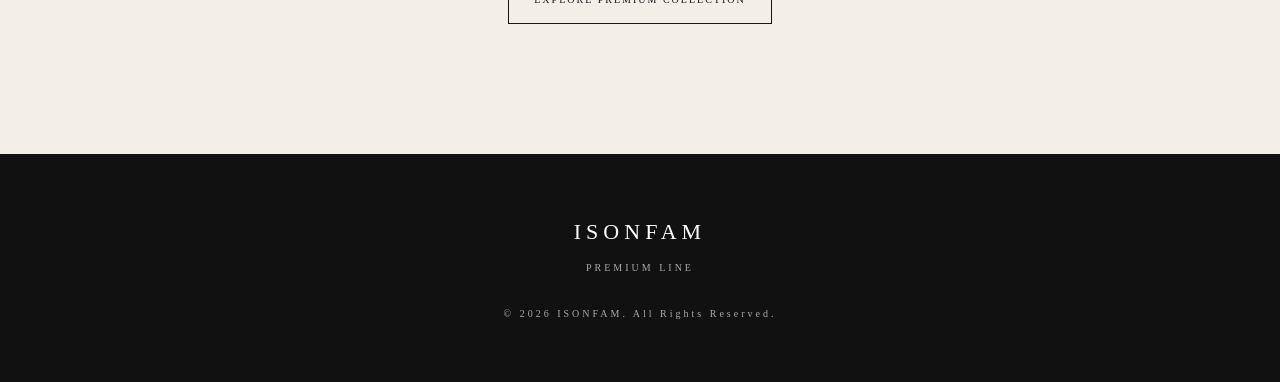
==== commit 237dd99b: "Update dubai.html" ====
--- a/dubai.html
+++ b/dubai.html
@@ -25,9 +25,15 @@
 
 <header class="navbar inner-navbar">
 
-    <a href="index.html" class="logo dark-logo">
-        ISONFAM
-    </a>
+    <a href="index.html" class="logo">
+        <img 
+            src="https://i.imgur.com/k03rUal.png"
+            alt="ISONFAM Logo"
+        >
+
+    <span>ISONFAM</span>
+
+</a>
 
 <nav>
 
--- a/style.css
+++ b/style.css
@@ -529,32 +529,42 @@
 
 .dubai-hero {
 
-    background:
+    background-image:
         linear-gradient(
-            rgba(25,20,15,.45),
-            rgba(25,20,15,.65)
+            90deg,
+            rgba(20, 15, 10, 0.88) 0%,
+            rgba(20, 15, 10, 0.65) 40%,
+            rgba(20, 15, 10, 0.35) 75%,
+            rgba(20, 15, 10, 0.50) 100%
         ),
+        url("images/dubai-hero.jpg");
+
+    background-size: cover;
+
+    background-position: center;
+
+    background-repeat: no-repeat;
+
+}
+
+
+.premium-hero {
+
+    background-image:
         linear-gradient(
-            135deg,
-            #3e3328,
-            #b09a78
-        );
-
-}
-
-
-.premium-hero {
-
-    background:
-        linear-gradient(
-            rgba(15,15,15,.5),
-            rgba(15,15,15,.7)
+            90deg,
+            rgba(20, 15, 10, 0.88) 0%,
+            rgba(20, 15, 10, 0.65) 40%,
+            rgba(20, 15, 10, 0.35) 75%,
+            rgba(20, 15, 10, 0.50) 100%
         ),
-        linear-gradient(
-            135deg,
-            #161616,
-            #766f63
-        );
+        url("images/premium-hero.jpg");
+
+    background-size: cover;
+
+    background-position: center;
+
+    background-repeat: no-repeat;
 
 }
 
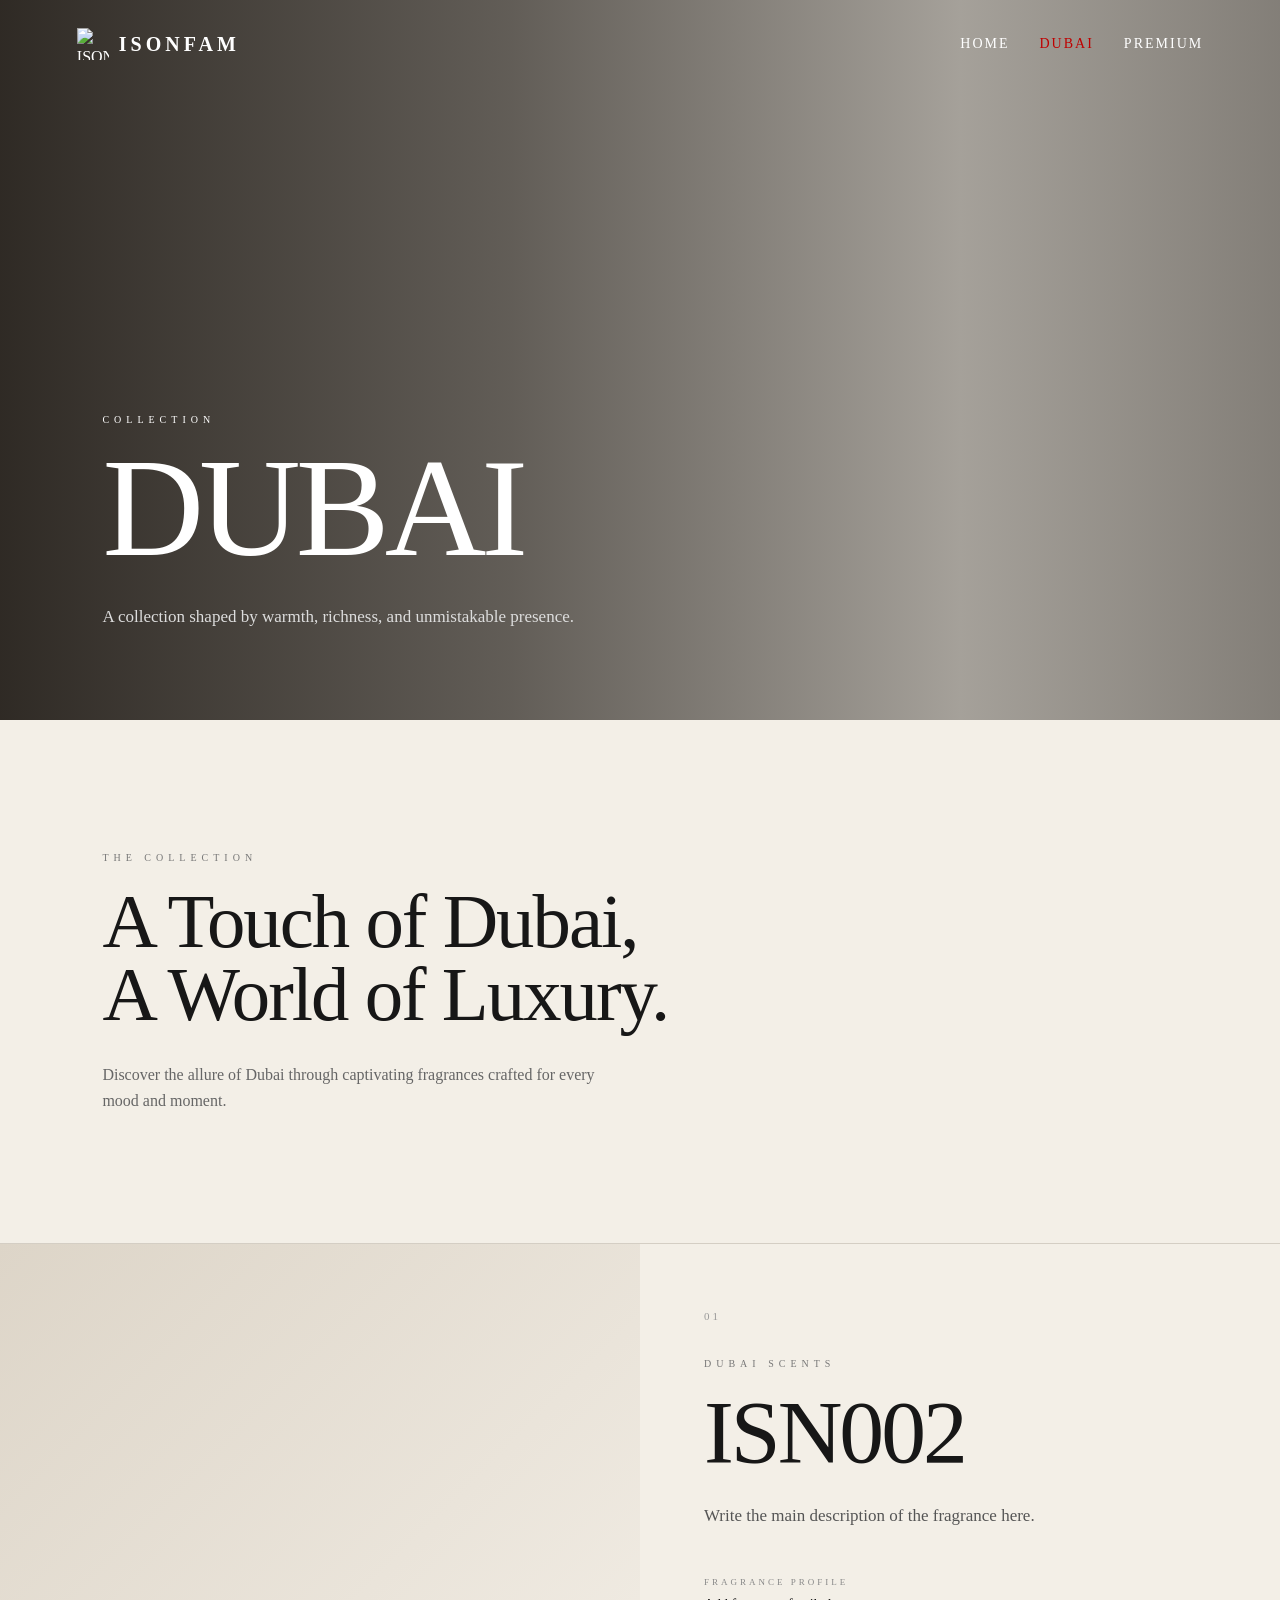
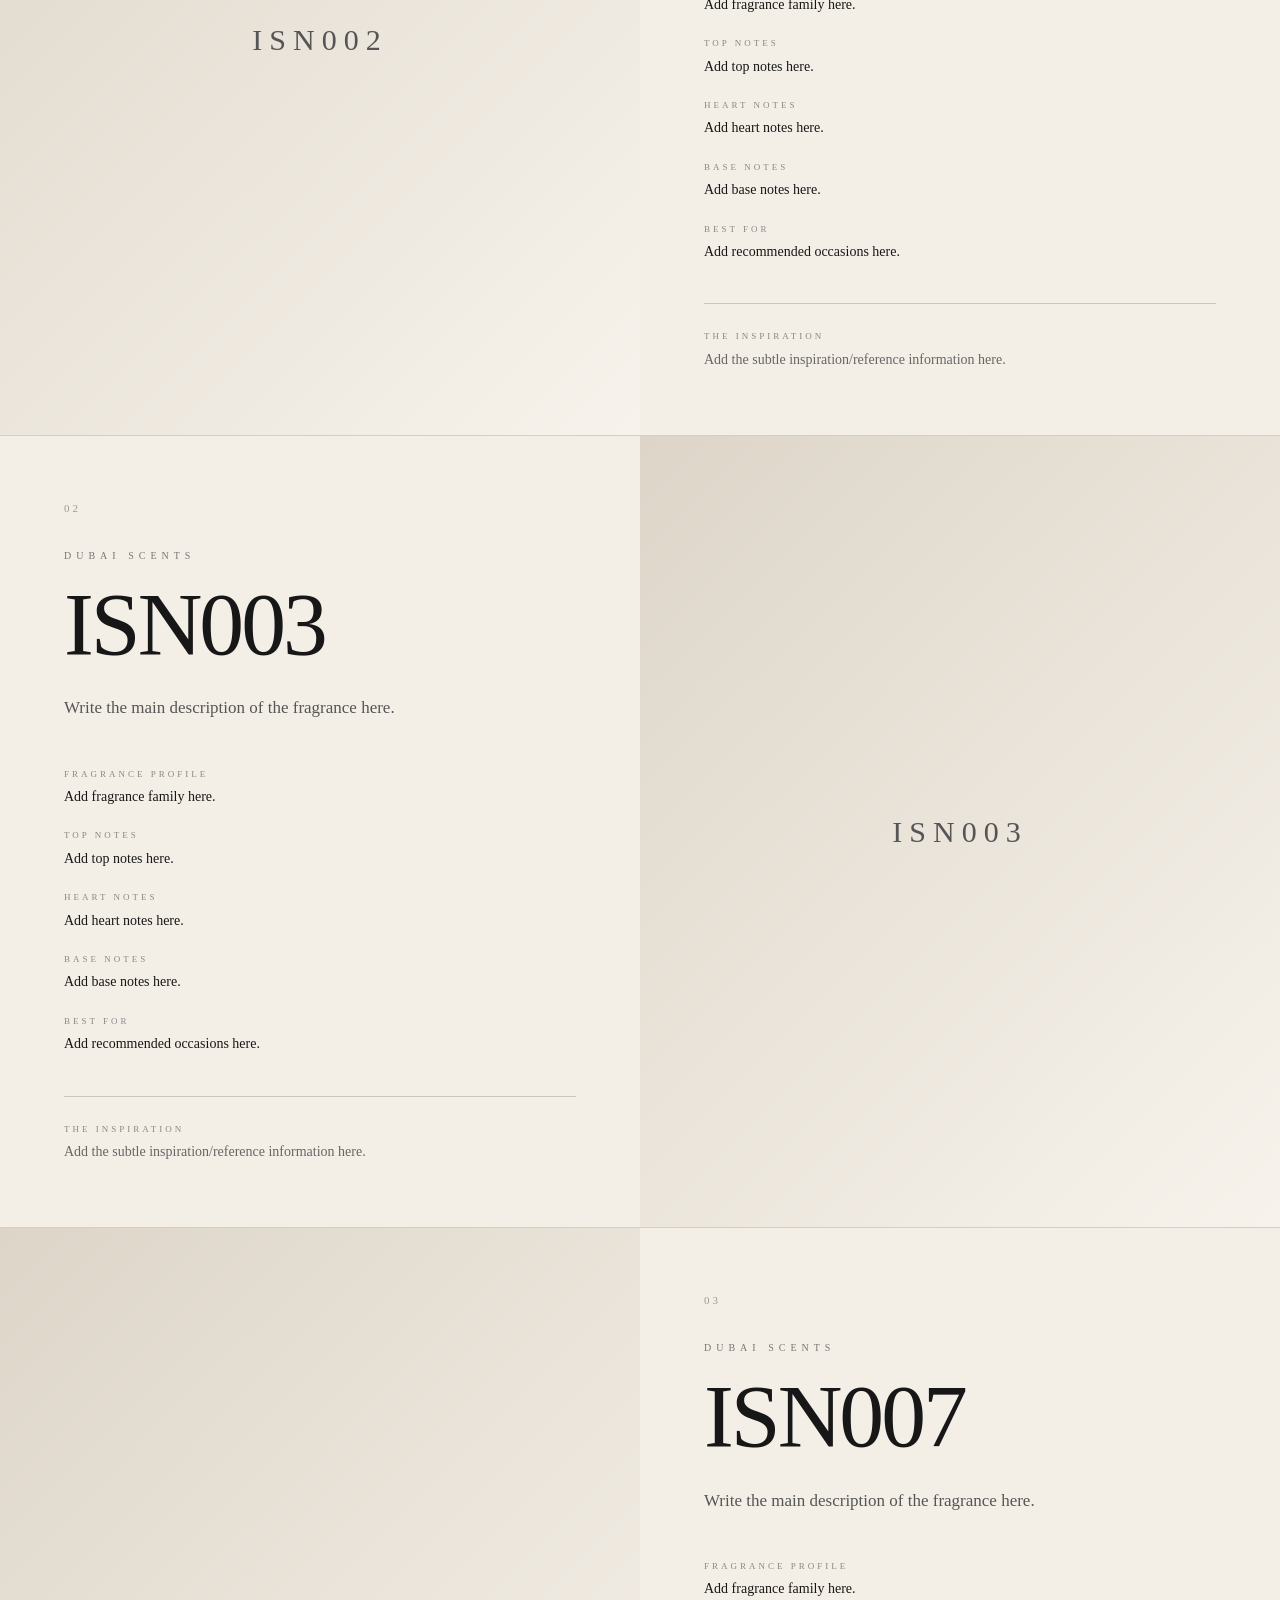
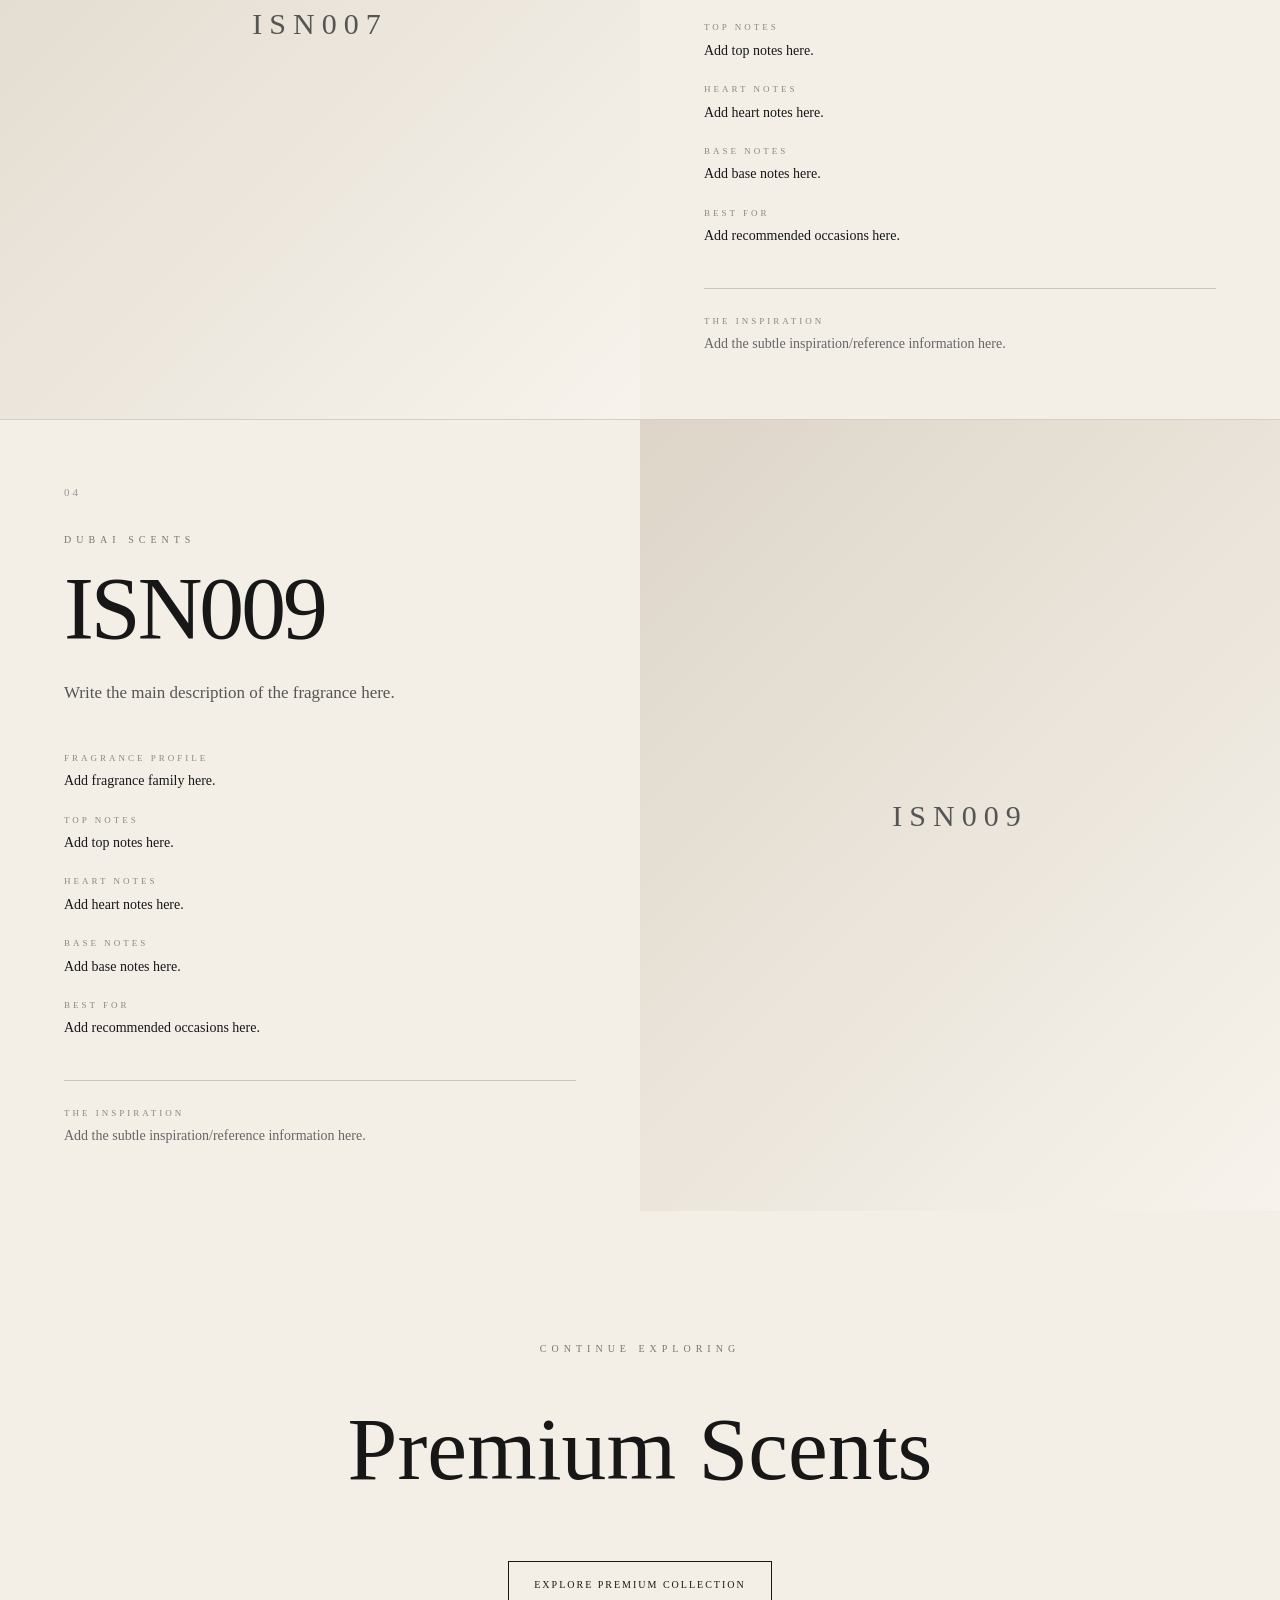
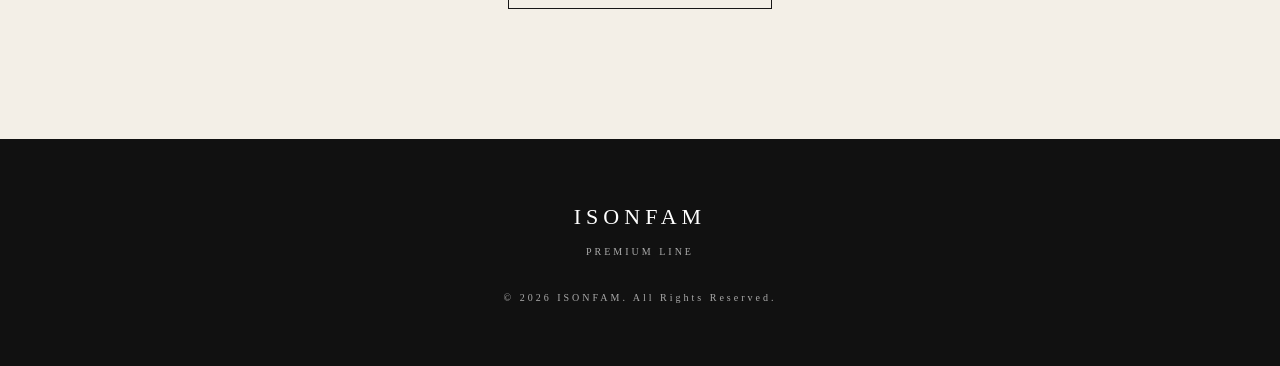
==== commit 5bf483d6: "Update dubai.html" ====
--- a/dubai.html
+++ b/dubai.html
@@ -23,7 +23,7 @@
 
 <!-- NAVIGATION -->
 
-<header class="navbar inner-navbar">
+<header class="navbar">
 
     <a href="index.html" class="logo">
         <img 
@@ -66,8 +66,7 @@
         </p>
 
         <h1>
-            DUBAI<br>
-            COLLECTION
+            DUBAI
         </h1>
 
         <p>
--- a/style.css
+++ b/style.css
@@ -2,62 +2,42 @@
    ISONFAM PREMIUM SCENTS
 ========================================== */
 
-
 /* RESET */
-
 * {
     margin: 0;
     padding: 0;
     box-sizing: border-box;
 }
 
-
 html {
     scroll-behavior: smooth;
 }
 
-
 body {
-
     font-family:
         Times New Roman,
         Montserrat,
         sans-serif;
-
     background: #f3efe7;
-
     color: #171717;
-
     line-height: 1.6;
-
-}
-
+}
 
 /* ==========================================
    NAVIGATION
 ========================================== */
 
 .navbar {
-
     position: absolute;
-
     top: 0;
     left: 0;
-
     width: 100%;
-
     padding: 28px 6%;
-
-    display: flex;
-
+    display: flex;
     justify-content: space-between;
-
     align-items: center;
-
     z-index: 100;
-
-}
-
+}
 
 .logo {
     display: flex;
@@ -86,27 +66,17 @@
     text-decoration: none;
 }
 
-
 .navbar nav {
-
-    display: flex;
-
+    display: flex;
     gap: 30px;
-
-}
-
+}
 
 .navbar nav a {
     color: #ffffff;
-
     text-decoration: none;
-
-    font-size: 11px;
-
+    font-size: 14px;
     letter-spacing: 2px;
-
     text-transform: uppercase;
-
     transition:
         color 0.3s ease,
         opacity 0.3s ease;
@@ -117,124 +87,74 @@
     opacity: 1;
 }
 
-
 .navbar nav a:hover {
-
     opacity: .5;
-
 }
 
 .navbar nav a.active {
     color: #bf0000;
 }
 
-
 .dark-logo {
-
-    color: #ffffff;
-
-}
-
+    color: #ffffff;
+}
 
 .dark-link {
-
-    color: #ffffff;
-
-}
-
+    color: #ffffff;
+}
 
 /* ==========================================
    GENERAL
 ========================================== */
 
 .eyebrow {
-
     font-size: 10px;
-
     letter-spacing: 5px;
-
     text-transform: uppercase;
-
     margin-bottom: 20px;
-
-}
-
+}
 
 .eyebrow.dark {
-
     color: #777;
-
-}
-
+}
 
 .button {
-
     display: inline-block;
-
     padding: 15px 25px;
-
     text-decoration: none;
-
     font-size: 10px;
-
     letter-spacing: 2px;
-
     transition: all .3s ease;
-
-}
-
+}
 
 .button-light {
-
     border: 1px solid #ffffff;
-
-    color: #ffffff;
-
-}
-
+    color: #ffffff;
+}
 
 .button-light:hover {
-
     background: #ffffff;
-
     color: #171717;
-
-}
-
+}
 
 .button-outline {
-
     border: 1px solid rgba(255,255,255,.5);
-
-    color: #ffffff;
-
-}
-
+    color: #ffffff;
+}
 
 .button-outline:hover {
-
     background: rgba(255,255,255,.1);
-
-}
-
+}
 
 .button-dark {
-
     border: 1px solid #171717;
-
     color: #171717;
-
-}
-
+}
 
 .button-dark:hover {
-
     background: #171717;
-
-    color: #ffffff;
-
-}
-
+    color: #ffffff;
+}
 
 /* ==========================================
    HOMEPAGE HERO
@@ -243,292 +163,180 @@
 .hero {
 
     min-height: 100vh;
-
-    display: flex;
-
+    display: flex;
     align-items: center;
-
     padding: 120px 8%;
-
-    color: #ffffff;
-
-    background:
-
+    color: #ffffff;
+
+    background-image:
         linear-gradient(
-            rgba(15,15,15,.65),
-            rgba(15,15,15,.65)
+            90deg,
+            rgba(15, 10, 6, 0.88) 0%,
+            rgba(15, 10, 6, 0.65) 40%,
+            rgba(15, 10, 6, 0.35) 75%,
+            rgba(15, 10, 6, 0.50) 100%
         ),
-
-        linear-gradient(
-            135deg,
-            #24211d,
-            #827968
-        );
-
-}
-
+        url("images/home-hero.jpg");
+
+    background-size: cover;
+    background-position: center;
+    background-repeat: no-repeat;
+}
 
 .hero-content {
-
     max-width: 700px;
-
-}
-
+}
 
 .hero h1 {
-
     font-size:
         clamp(60px, 10vw, 130px);
-
     line-height: .88;
-
-    font-weight: 400;
-
+    font-weight: 400;
     letter-spacing: -4px;
-
     margin-bottom: 35px;
-
-}
-
+}
 
 .hero-description {
-
     max-width: 450px;
-
     font-size: 16px;
-
     color: #dddddd;
-
     margin-bottom: 35px;
-
-}
-
+}
 
 .hero-buttons {
-
-    display: flex;
-
+    display: flex;
     gap: 12px;
-
     flex-wrap: wrap;
-
-}
-
+}
 
 /* ==========================================
    HOMEPAGE INTRO
 ========================================== */
 
 .home-intro {
-
     padding: 140px 8%;
-
     max-width: 900px;
-
-}
-
+}
 
 .home-intro h2 {
-
     font-size:
         clamp(45px, 7vw, 85px);
-
-    font-weight: 400;
-
+    font-weight: 400;
     line-height: .95;
-
     margin-bottom: 30px;
-
-}
-
+}
 
 .home-intro > p:last-child {
-
     max-width: 550px;
-
     color: #666;
-
-}
-
+}
 
 /* ==========================================
    COLLECTION PREVIEW
 ========================================== */
 
 .collection-preview {
-
     display: grid;
-
     grid-template-columns: 1fr 1fr;
-
     min-height: 650px;
-
-}
-
+}
 
 .collection-preview.reverse {
-
     direction: rtl;
-
-}
-
+}
 
 .collection-preview.reverse
 .preview-content {
-
     direction: ltr;
-
-}
-
+}
 
 .preview-image {
-
-    display: flex;
-
+    display: flex;
     align-items: center;
-
     justify-content: center;
-
     background:
         linear-gradient(
             135deg,
             #d8d0c3,
             #f3eee5
         );
-
-}
-
+}
 
 .preview-image span {
-
     font-size: 30px;
-
     letter-spacing: 10px;
-
     color: #555;
-
-}
-
+}
 
 .preview-content {
-
     padding: 12%;
-
-    display: flex;
-
+    display: flex;
     flex-direction: column;
-
     justify-content: center;
-
-}
-
+}
 
 .preview-content h2 {
-
     font-size:
         clamp(45px, 6vw, 75px);
-
-    font-weight: 400;
-
+    font-weight: 400;
     line-height: 1;
-
     margin-bottom: 25px;
-
-}
-
+}
 
 .preview-content > p:not(.eyebrow) {
-
     max-width: 450px;
-
     color: #666;
-
     margin-bottom: 30px;
-
-}
-
+}
 
 .text-link {
-
     color: #171717;
-
     text-decoration: none;
-
     font-size: 11px;
-
     letter-spacing: 2px;
-
-}
-
+}
 
 .text-link span {
-
     margin-left: 10px;
-
-}
-
+}
 
 /* ==========================================
    BRAND STATEMENT
 ========================================== */
 
 .brand-statement {
-
     background: #171717;
-
-    color: #ffffff;
-
+    color: #ffffff;
     padding: 150px 8%;
-
-}
-
+}
 
 .brand-statement h2 {
-
-    max-width: 850px;
-
+    max-width: 950px;
     font-size:
         clamp(50px, 8vw, 100px);
-
     line-height: .9;
-
-    font-weight: 400;
-
+    font-weight: 400;
     margin-bottom: 30px;
-
-}
-
+}
 
 .brand-statement p:last-child {
-
     color: #aaa;
-
     font-size: 17px;
-
-}
-
+}
 
 /* ==========================================
    COLLECTION HERO
 ========================================== */
 
 .collection-hero {
-
     min-height: 80vh;
-
-    display: flex;
-
+    display: flex;
     align-items: flex-end;
-
     padding: 120px 8% 90px;
-
-    color: #ffffff;
-
-}
-
+    color: #ffffff;
+}
 
 .dubai-hero {
-
     background-image:
         linear-gradient(
             90deg,
@@ -538,18 +346,12 @@
             rgba(20, 15, 10, 0.50) 100%
         ),
         url("images/dubai-hero.jpg");
-
     background-size: cover;
-
     background-position: center;
-
     background-repeat: no-repeat;
-
-}
-
+}
 
 .premium-hero {
-
     background-image:
         linear-gradient(
             90deg,
@@ -559,408 +361,243 @@
             rgba(20, 15, 10, 0.50) 100%
         ),
         url("images/premium-hero.jpg");
-
     background-size: cover;
-
     background-position: center;
-
     background-repeat: no-repeat;
-
-}
-
+}
 
 .collection-hero h1 {
-
     font-size:
         clamp(65px, 11vw, 150px);
-
     line-height: .85;
-
-    font-weight: 400;
-
+    font-weight: 400;
     letter-spacing: -5px;
-
     margin-bottom: 35px;
-
-}
-
+}
 
 .collection-hero p:last-child {
-
     max-width: 500px;
-
     font-size: 17px;
-
     color: #ddd;
-
-}
-
+}
 
 /* ==========================================
    COLLECTION INTRO
 ========================================== */
 
 .collection-intro {
-
     padding: 130px 8%;
-
     max-width: 900px;
-
-}
-
+}
 
 .collection-intro h2 {
-
-    font-size:
-        clamp(45px, 7vw, 85px);
-
-    line-height: .95;
-
-    font-weight: 400;
-
+    font-size: clamp(42px, 6vw, 82px);
+    line-height: 0.95;
+    font-weight: 400;
+    letter-spacing: -2px;
+    max-width: 750px;
     margin-bottom: 30px;
-
-}
-
+}
 
 .collection-intro > p:last-child {
-
     max-width: 500px;
-
     color: #666;
-
-}
-
+}
 
 /* ==========================================
    SCENT SECTIONS
 ========================================== */
 
 .scent-section {
-
     display: grid;
-
     grid-template-columns: 1fr 1fr;
-
     min-height: 750px;
-
     border-top: 1px solid #d4cec4;
-
-}
-
+}
 
 .scent-section:nth-child(even) {
-
     direction: rtl;
-
-}
-
+}
 
 .scent-section:nth-child(even)
 .scent-details {
-
     direction: ltr;
-
-}
-
+}
 
 .scent-image {
-
     min-height: 650px;
-
     position: relative;
-
     overflow: hidden;
-
-    display: flex;
-
+    display: flex;
     align-items: center;
-
     justify-content: center;
-
     background:
         linear-gradient(
             135deg,
             #ddd5c8,
             #f7f3ec
         );
-
-}
-
+}
 
 .scent-image img {
-
     width: 100%;
-
     height: 100%;
-
     object-fit: cover;
-
     position: absolute;
-
     inset: 0;
-
-}
-
+}
 
 .image-placeholder {
-
     font-size: 30px;
-
     letter-spacing: 7px;
-
     color: #555;
-
-}
-
+}
 
 .scent-details {
-
     padding: 10%;
-
-    display: flex;
-
+    display: flex;
     flex-direction: column;
-
     justify-content: center;
-
-}
-
+}
 
 .scent-number {
-
     font-size: 11px;
-
     letter-spacing: 3px;
-
     color: #999;
-
     margin-bottom: 30px;
-
-}
-
+}
 
 .scent-details h2 {
-
     font-size:
         clamp(55px, 7vw, 95px);
-
     line-height: .9;
-
-    font-weight: 400;
-
+    font-weight: 400;
     letter-spacing: -3px;
-
     margin-bottom: 30px;
-
-}
-
+}
 
 .scent-description {
-
     max-width: 550px;
-
     font-size: 17px;
-
     color: #555;
-
     margin-bottom: 45px;
-
-}
-
+}
 
 .scent-info {
-
     display: grid;
-
     gap: 20px;
-
     max-width: 550px;
-
-}
-
+}
 
 .scent-info span,
 .inspiration span {
-
     display: block;
-
     font-size: 9px;
-
     letter-spacing: 3px;
-
     color: #888;
-
     margin-bottom: 5px;
-
-}
-
+}
 
 .scent-info p {
-
     font-size: 14px;
 
 }
 
-
 .inspiration {
-
     border-top: 1px solid #ccc5ba;
-
     margin-top: 40px;
-
     padding-top: 25px;
-
     max-width: 550px;
-
-}
-
+}
 
 .inspiration p {
-
     font-size: 14px;
-
     color: #666;
-
-}
-
+}
 
 /* ==========================================
    NEXT COLLECTION
 ========================================== */
 
 .next-collection {
-
     padding: 130px 8%;
-
     text-align: center;
-
-}
-
+}
 
 .next-collection h2 {
-
     font-size:
         clamp(50px, 7vw, 90px);
-
-    font-weight: 400;
-
+    font-weight: 400;
     margin-bottom: 40px;
-
-}
-
+}
 
 /* ==========================================
    FOOTER
 ========================================== */
 
 footer {
-
     background: #111;
-
-    color: #ffffff;
-
+    color: #ffffff;
     padding: 60px 7%;
-
     text-align: center;
-
-}
-
+}
 
 .footer-logo {
-
     font-size: 22px;
-
     letter-spacing: 5px;
-
     margin-bottom: 10px;
-
-}
-
+}
 
 footer > p {
-
     font-size: 10px;
-
     letter-spacing: 3px;
-
     color: #aaa;
-
-}
-
+}
 
 .copyright {
-
     margin-top: 30px;
-
-}
-
+}
 
 /* ==========================================
    TABLET
 ========================================== */
 
 @media (max-width: 900px) {
-
     .collection-preview,
     .scent-section {
-
         grid-template-columns: 1fr;
-
-    }
-
+    }
 
     .collection-preview.reverse {
-
         direction: ltr;
-
-    }
-
+    }
 
     .scent-section:nth-child(even) {
-
         direction: ltr;
-
-    }
-
+    }
 
     .scent-image {
-
         min-height: 550px;
-
-    }
-
-}
-
+    }
+}
 
 /* ==========================================
    MOBILE
 ========================================== */
 
 @media (max-width: 600px) {
-
     .navbar {
-
         padding: 22px 5%;
-
-    }
-
+    }
 
     .navbar nav {
-
         gap: 12px;
-
-    }
-
+    }
 
     .navbar nav a {
-
         font-size: 8px;
-
         letter-spacing: 1px;
-
-    }
-
+    }
 
     .logo img {
        width: 27px;
@@ -972,79 +609,47 @@
        letter-spacing: 3px;
    }
 
-
     .hero {
-
         padding: 110px 7% 80px;
-
-    }
-
+    }
 
     .hero h1 {
-
         letter-spacing: -2px;
-
-    }
-
+    }
 
     .hero-buttons {
-
         flex-direction: column;
-
         align-items: flex-start;
-
-    }
-
+    }
 
     .home-intro,
     .collection-intro {
-
         padding: 90px 7%;
-
-    }
-
+    }
 
     .collection-preview {
-
         min-height: auto;
-
-    }
-
+    }
 
     .preview-image {
-
         min-height: 400px;
-
-    }
-
+    }
 
     .preview-content {
-
         padding: 80px 7%;
-
-    }
-
+    }
 
     .brand-statement {
-
         padding: 100px 7%;
-
-    }
-
+    }
 
     .collection-hero {
-
         min-height: 75vh;
-
         padding: 110px 7% 70px;
-
-    }
-
+    }
 
     .collection-hero h1 {
-
         letter-spacing: -3px;
-
     }
 
 
@@ -1054,25 +659,15 @@
 
     }
 
-
     .scent-details {
-
         padding: 75px 7%;
-
-    }
-
+    }
 
     .scent-details h2 {
-
         letter-spacing: -2px;
-
-    }
-
+    }
 
     .next-collection {
-
         padding: 100px 7%;
-
-    }
-
-}
+    }
+}
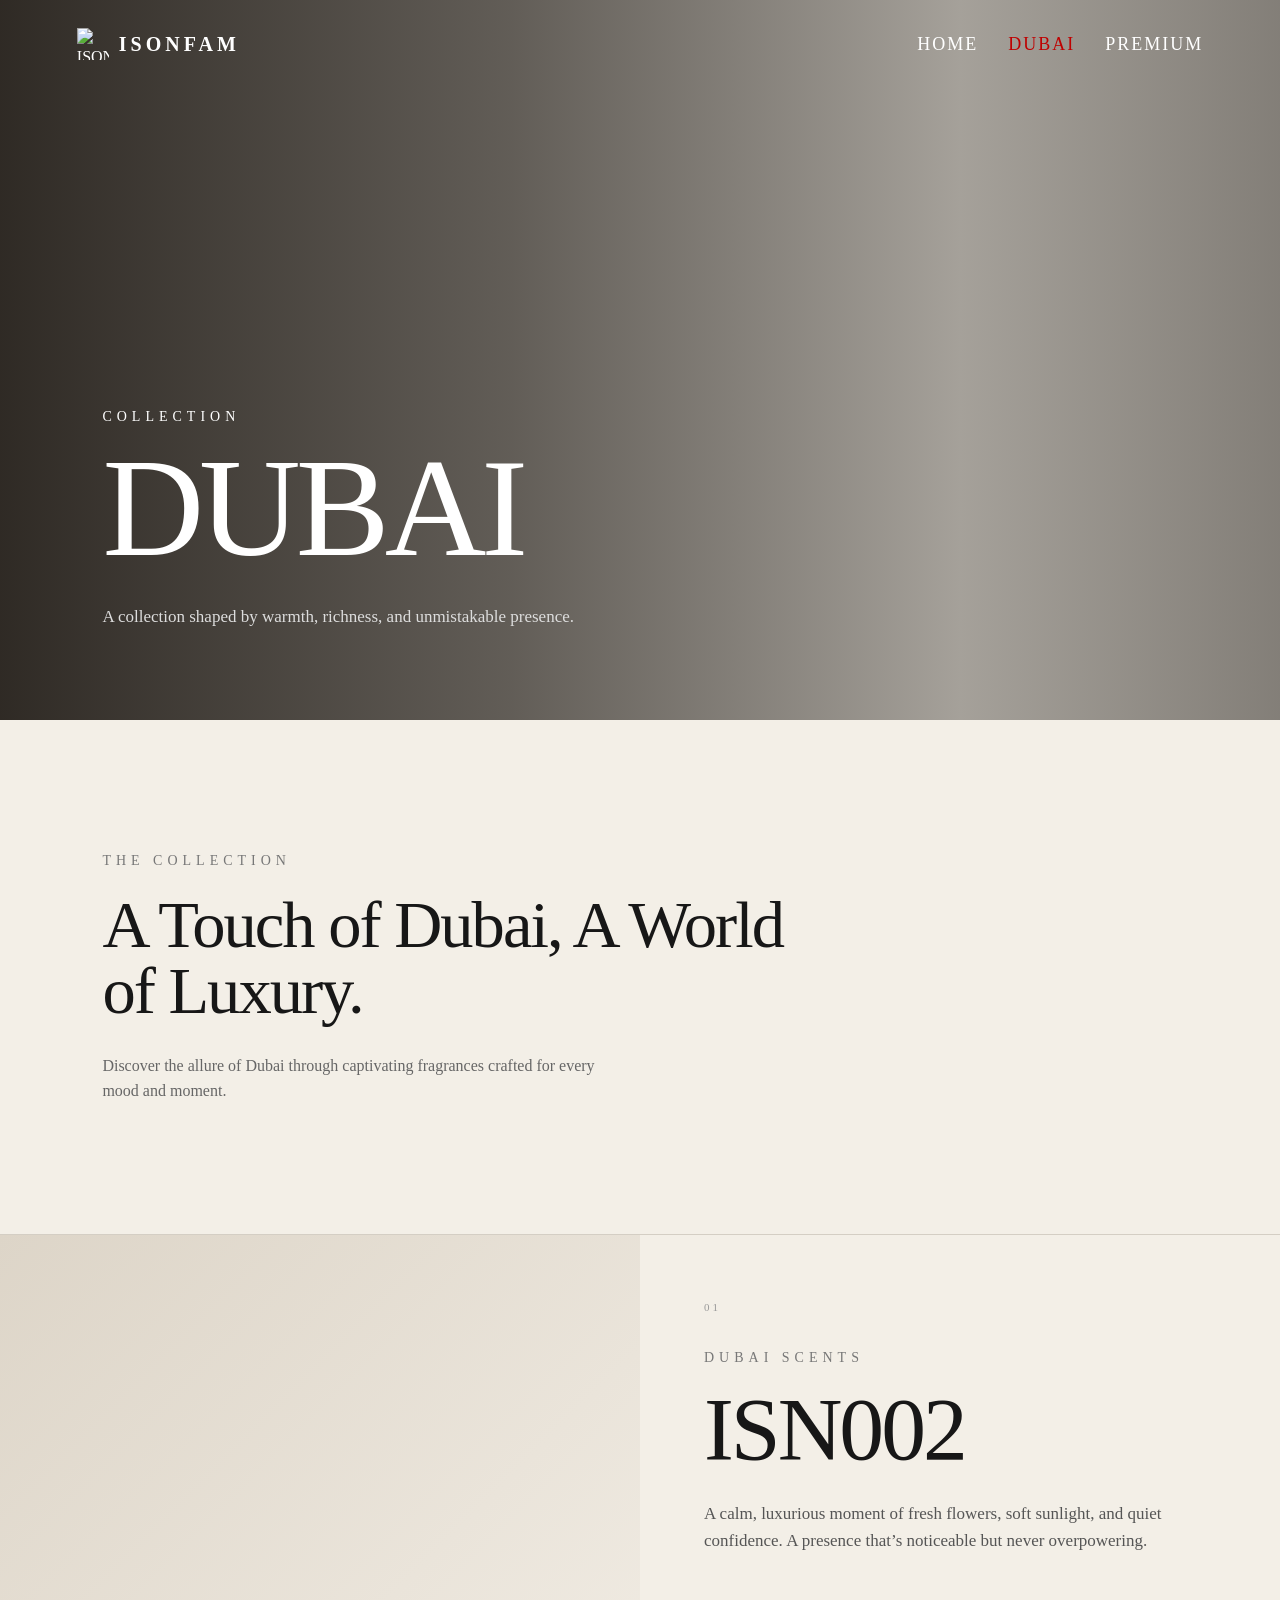
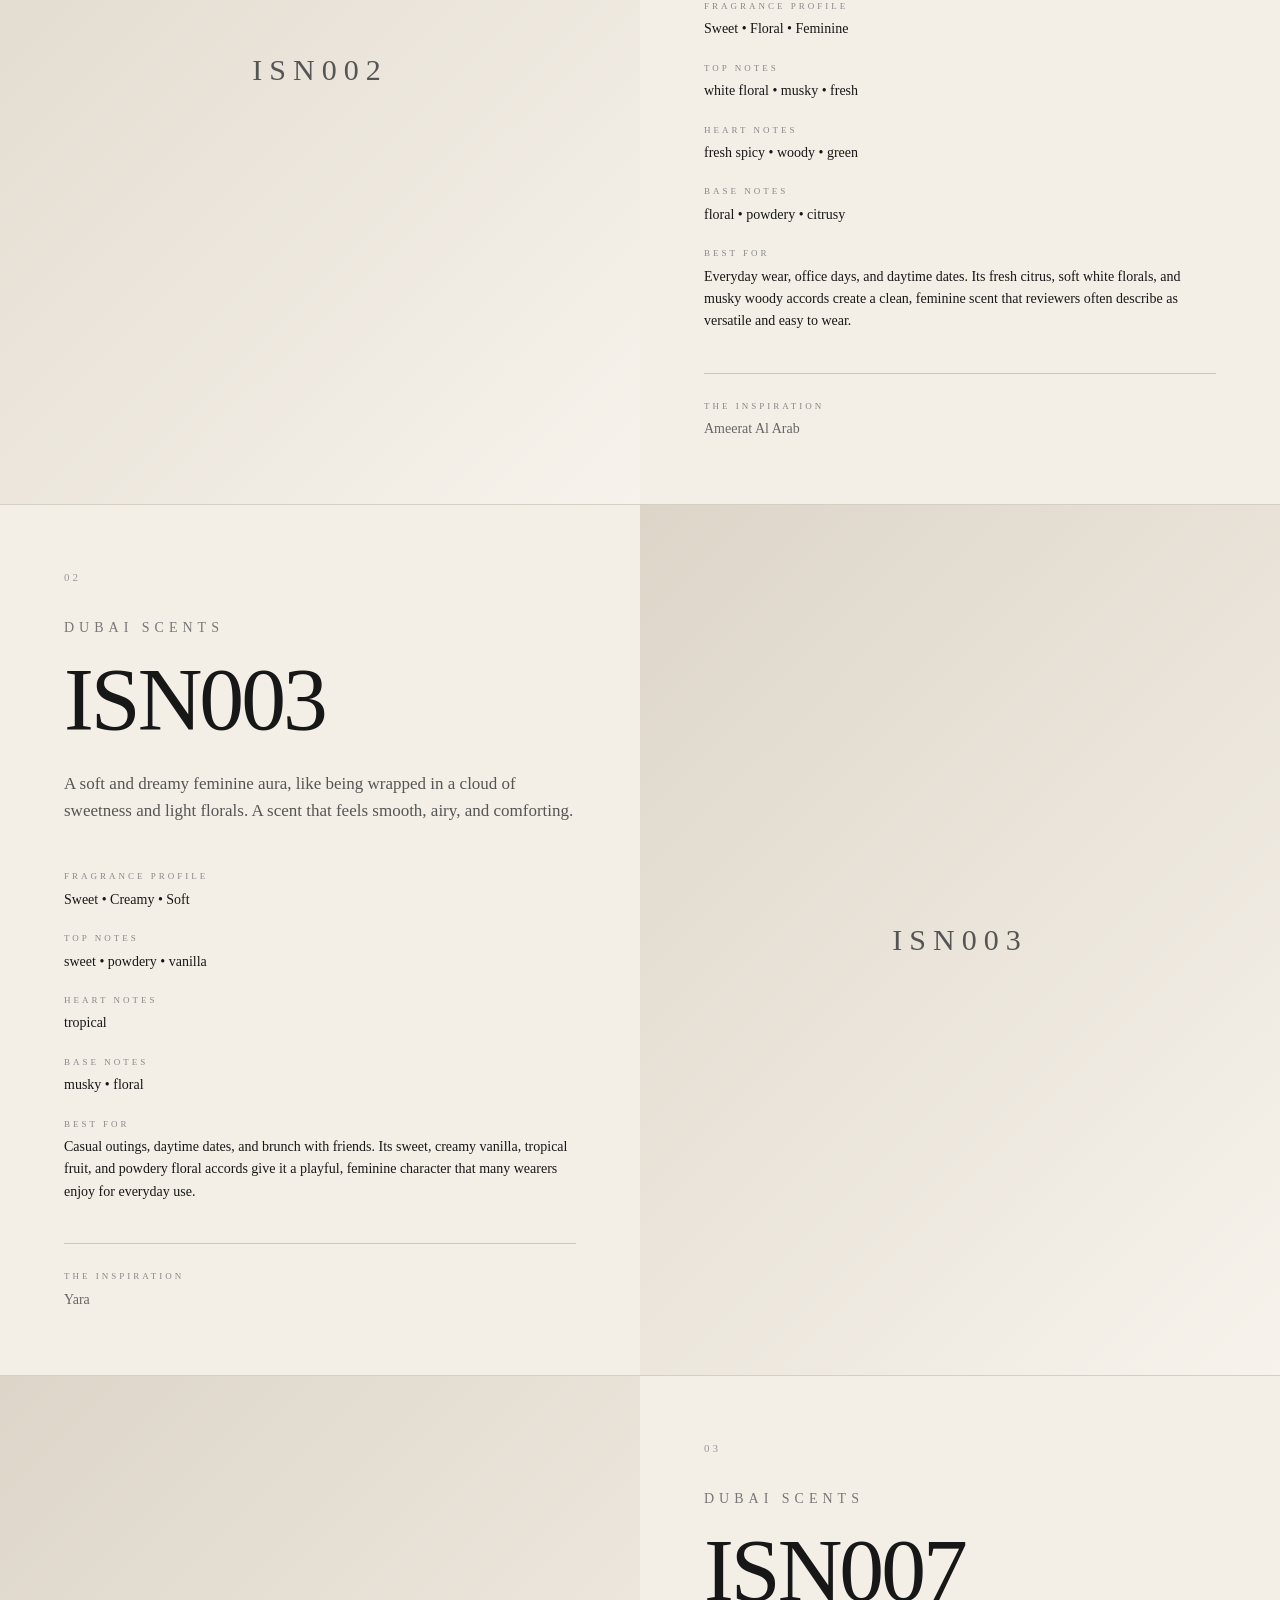
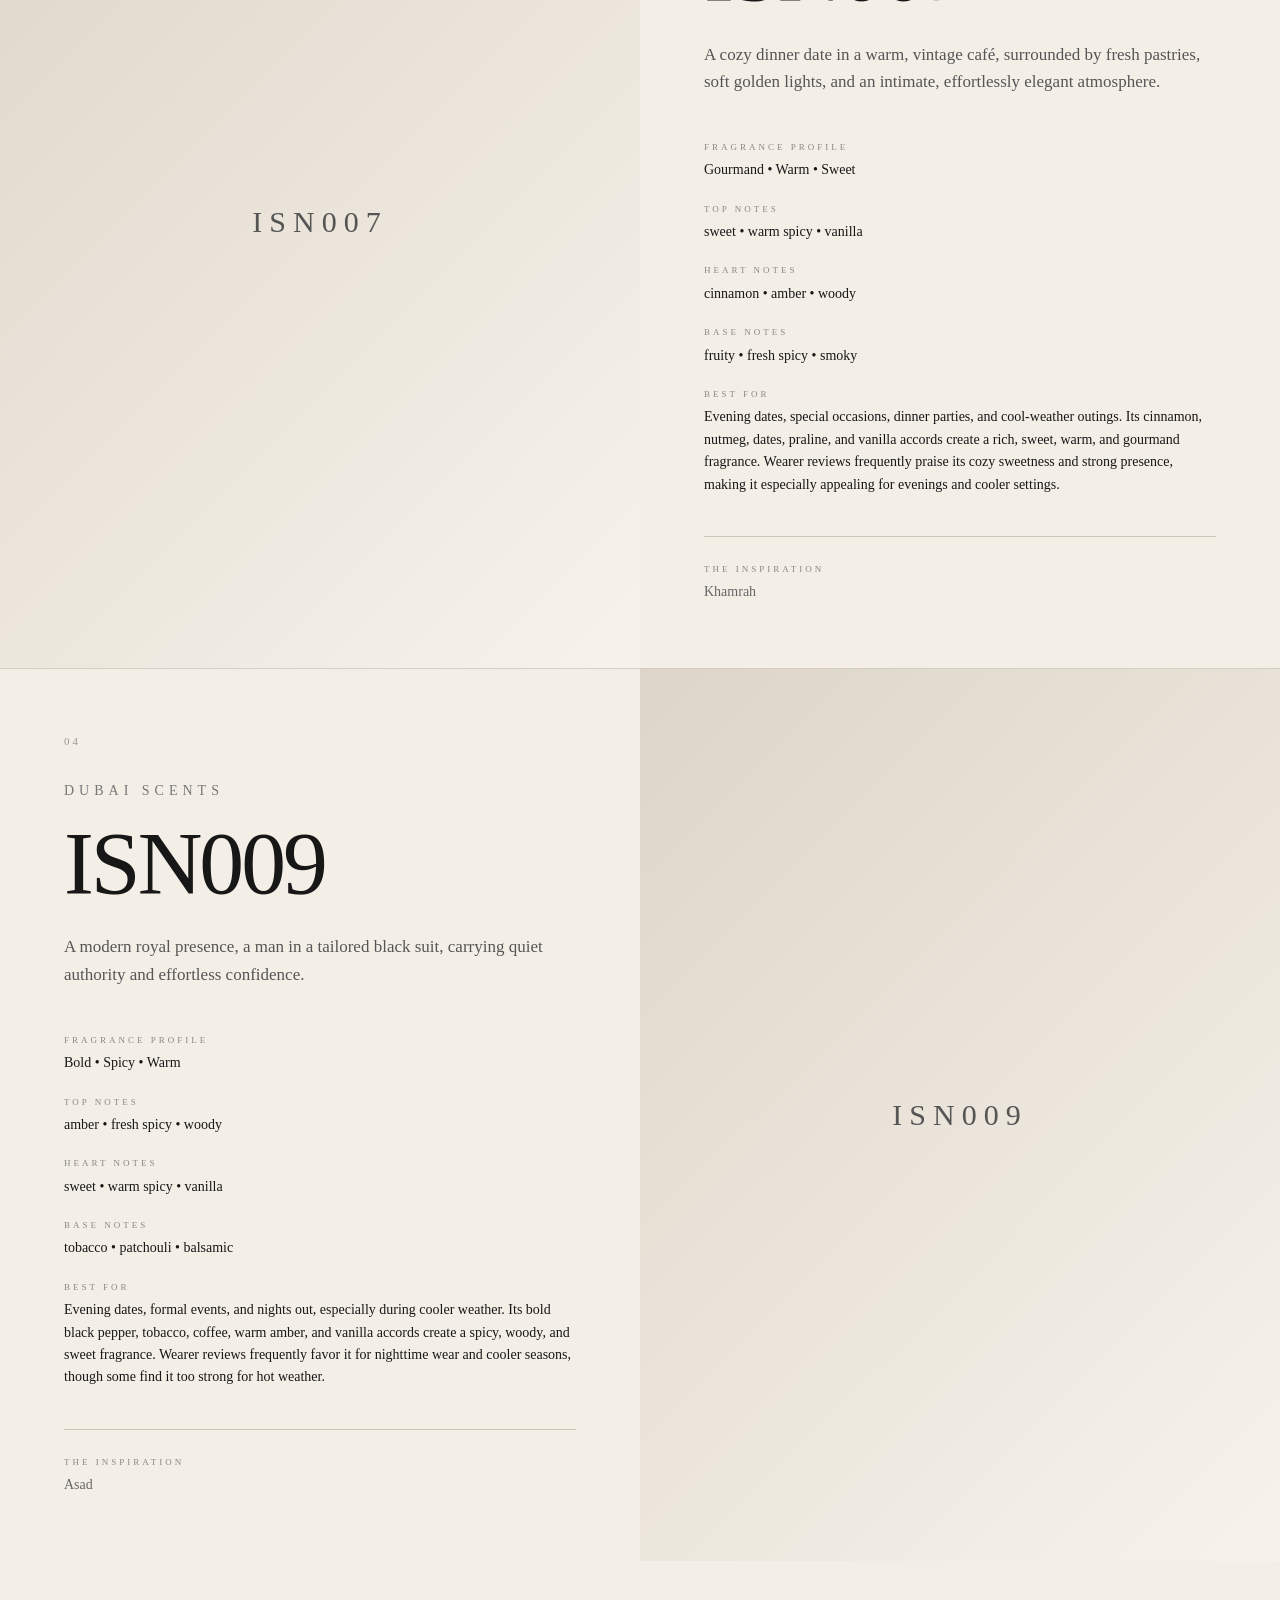
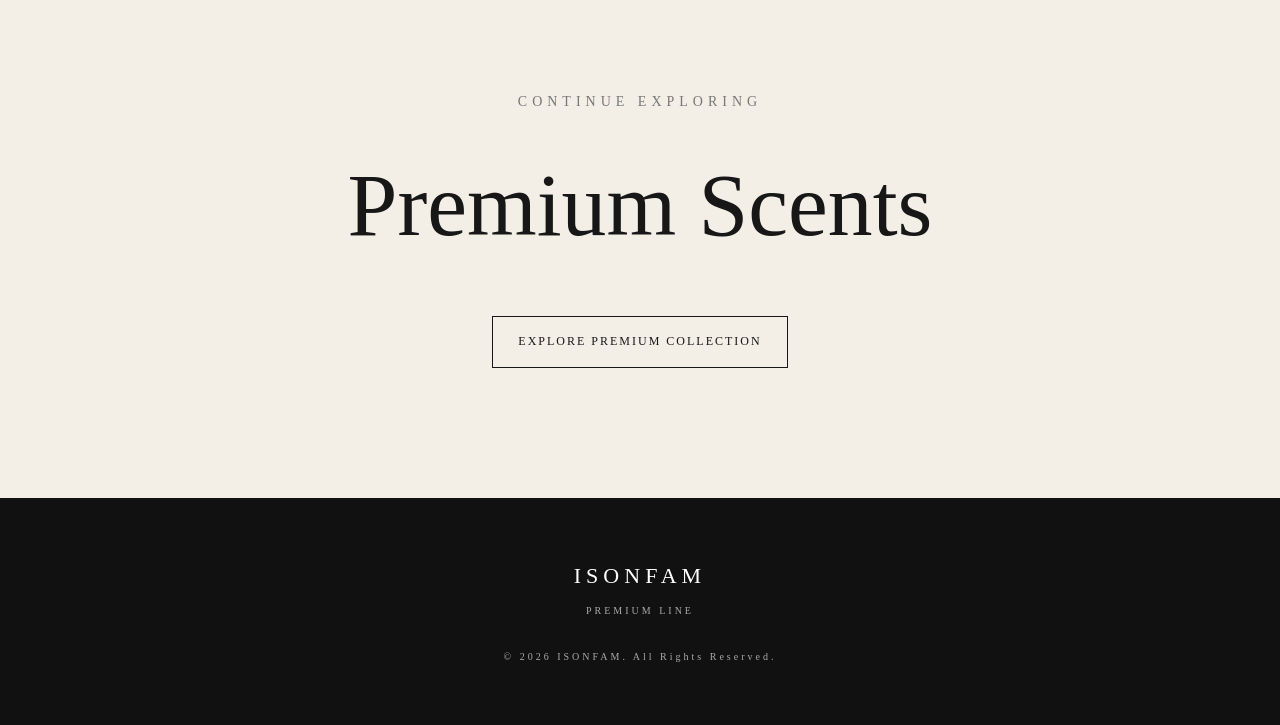
==== commit 2e881163: "Update dubai.html" ====
--- a/dubai.html
+++ b/dubai.html
@@ -13,7 +13,14 @@
 
     <title>Dubai Scents | ISONFAM</title>
 
-    <link rel="stylesheet" href="style.css">
+    <link 
+        rel="icon"
+        type="image/png"
+        href="https://i.imgur.com/DPl5MdF.png">
+    
+    <link 
+        rel="stylesheet"
+        href="style.css">
 
 </head>
 
@@ -91,7 +98,7 @@
     </p>
 
     <h2>
-        A Touch of Dubai,<br>
+        A Touch of Dubai,
         A World of Luxury.
     </h2>
 
--- a/style.css
+++ b/style.css
@@ -74,7 +74,8 @@
 .navbar nav a {
     color: #ffffff;
     text-decoration: none;
-    font-size: 14px;
+    font-size: 18px;
+    font-weight: 400;
     letter-spacing: 2px;
     text-transform: uppercase;
     transition:
@@ -108,7 +109,8 @@
 ========================================== */
 
 .eyebrow {
-    font-size: 10px;
+    font-size: 14px;
+    font-weight: 300;
     letter-spacing: 5px;
     text-transform: uppercase;
     margin-bottom: 20px;
@@ -122,7 +124,7 @@
     display: inline-block;
     padding: 15px 25px;
     text-decoration: none;
-    font-size: 10px;
+    font-size: 12px;
     letter-spacing: 2px;
     transition: all .3s ease;
 }
@@ -176,7 +178,7 @@
             rgba(15, 10, 6, 0.35) 75%,
             rgba(15, 10, 6, 0.50) 100%
         ),
-        url("images/home-hero.jpg");
+        url("https://i.imgur.com/e4vAFNm.jpeg");
 
     background-size: cover;
     background-position: center;
@@ -198,7 +200,7 @@
 
 .hero-description {
     max-width: 450px;
-    font-size: 16px;
+    font-size: 20px;
     color: #dddddd;
     margin-bottom: 35px;
 }
@@ -230,6 +232,7 @@
     max-width: 550px;
     color: #666;
 }
+
 
 /* ==========================================
    COLLECTION PREVIEW
@@ -245,39 +248,85 @@
     direction: rtl;
 }
 
-.collection-preview.reverse
-.preview-content {
+.collection-preview.reverse .preview-content {
     direction: ltr;
 }
+
+
+/* SHARED IMAGE SETTINGS */
 
 .preview-image {
     display: flex;
     align-items: center;
     justify-content: center;
-    background:
+
+    min-height: 650px;
+
+    background-size: cover;
+    background-position: center;
+    background-repeat: no-repeat;
+}
+
+
+/* DUBAI COLLECTION IMAGE */
+
+.preview-dubai {
+    background-image:
         linear-gradient(
-            135deg,
-            #d8d0c3,
-            #f3eee5
-        );
-}
+            180deg,
+            rgba(25, 20, 15, 0.15) 0%,
+            rgba(25, 20, 15, 0.45) 100%
+        ),
+        url("https://i.imgur.com/Xqel8sH.jpeg");
+}
+
+
+/* PREMIUM COLLECTION IMAGE */
+
+.preview-premium {
+    background-image:
+        linear-gradient(
+            180deg,
+            rgba(15, 15, 15, 0.15) 0%,
+            rgba(15, 15, 15, 0.50) 100%
+        ),
+        url("https://i.imgur.com/pUefCWK.jpeg");
+}
+
+
+/* TEXT OVER THE IMAGES */
+
+.preview-dubai span,
+.preview-premium span {
+    color: #ffffff;
+    font-size: 30px;
+    letter-spacing: 10px;
+
+    text-shadow:
+        0 2px 12px rgba(0, 0, 0, 0.3);
+}
+
+
+/* DEFAULT IMAGE TEXT */
 
 .preview-image span {
     font-size: 30px;
     letter-spacing: 10px;
-    color: #555;
-}
+}
+
+
+/* TEXT CONTENT */
 
 .preview-content {
     padding: 12%;
+
     display: flex;
     flex-direction: column;
     justify-content: center;
 }
 
 .preview-content h2 {
-    font-size:
-        clamp(45px, 6vw, 75px);
+    font-size: clamp(45px, 6vw, 75px);
     font-weight: 400;
     line-height: 1;
     margin-bottom: 25px;
@@ -288,12 +337,21 @@
     color: #666;
     margin-bottom: 30px;
 }
+
+
+/* EXPLORE COLLECTION LINK */
 
 .text-link {
     color: #171717;
     text-decoration: none;
     font-size: 11px;
     letter-spacing: 2px;
+
+    transition: color 0.3s ease;
+}
+
+.text-link:hover {
+    color: #bf0000;
 }
 
 .text-link span {
@@ -345,7 +403,7 @@
             rgba(20, 15, 10, 0.35) 75%,
             rgba(20, 15, 10, 0.50) 100%
         ),
-        url("images/dubai-hero.jpg");
+        url("https://i.imgur.com/RffQ18F.png");
     background-size: cover;
     background-position: center;
     background-repeat: no-repeat;
@@ -360,7 +418,7 @@
             rgba(20, 15, 10, 0.35) 75%,
             rgba(20, 15, 10, 0.50) 100%
         ),
-        url("images/premium-hero.jpg");
+        url("https://i.imgur.com/b423CLe.png");
     background-size: cover;
     background-position: center;
     background-repeat: no-repeat;
@@ -391,13 +449,47 @@
 }
 
 .collection-intro h2 {
-    font-size: clamp(42px, 6vw, 82px);
-    line-height: 0.95;
-    font-weight: 400;
+    /* Automatically scale with the screen */
+    font-size: clamp(42px, 5.2vw, 82px);
+
+    font-weight: 400;
+    line-height: 0.98;
     letter-spacing: -2px;
-    max-width: 750px;
+
+    /* Give the heading enough room */
+    width: 100%;
+    max-width: 1000px;
+
     margin-bottom: 30px;
 }
+
+/* DESKTOP MONITORS */
+@media (min-width: 1024px) {
+    .collection-intro h2 {
+        font-size: clamp(48px, 5.2vw, 82px);
+        max-width: 1100px;
+    }
+}
+
+/* TABLETS */
+@media (min-width: 601px) and (max-width: 1023px) {
+    .collection-intro h2 {
+        font-size: clamp(42px, 6.5vw, 64px);
+        letter-spacing: -1.5px;
+        max-width: 650px;
+    }
+}
+
+/* PHONES */
+@media (max-width: 600px) {
+    .collection-intro h2 {
+        font-size: clamp(38px, 10vw, 54px);
+        line-height: 1;
+        letter-spacing: -1px;
+        max-width: 100%;
+    }
+}
+
 
 .collection-intro > p:last-child {
     max-width: 500px;
@@ -595,7 +687,7 @@
     }
 
     .navbar nav a {
-        font-size: 8px;
+        font-size: 14px;
         letter-spacing: 1px;
     }
 
